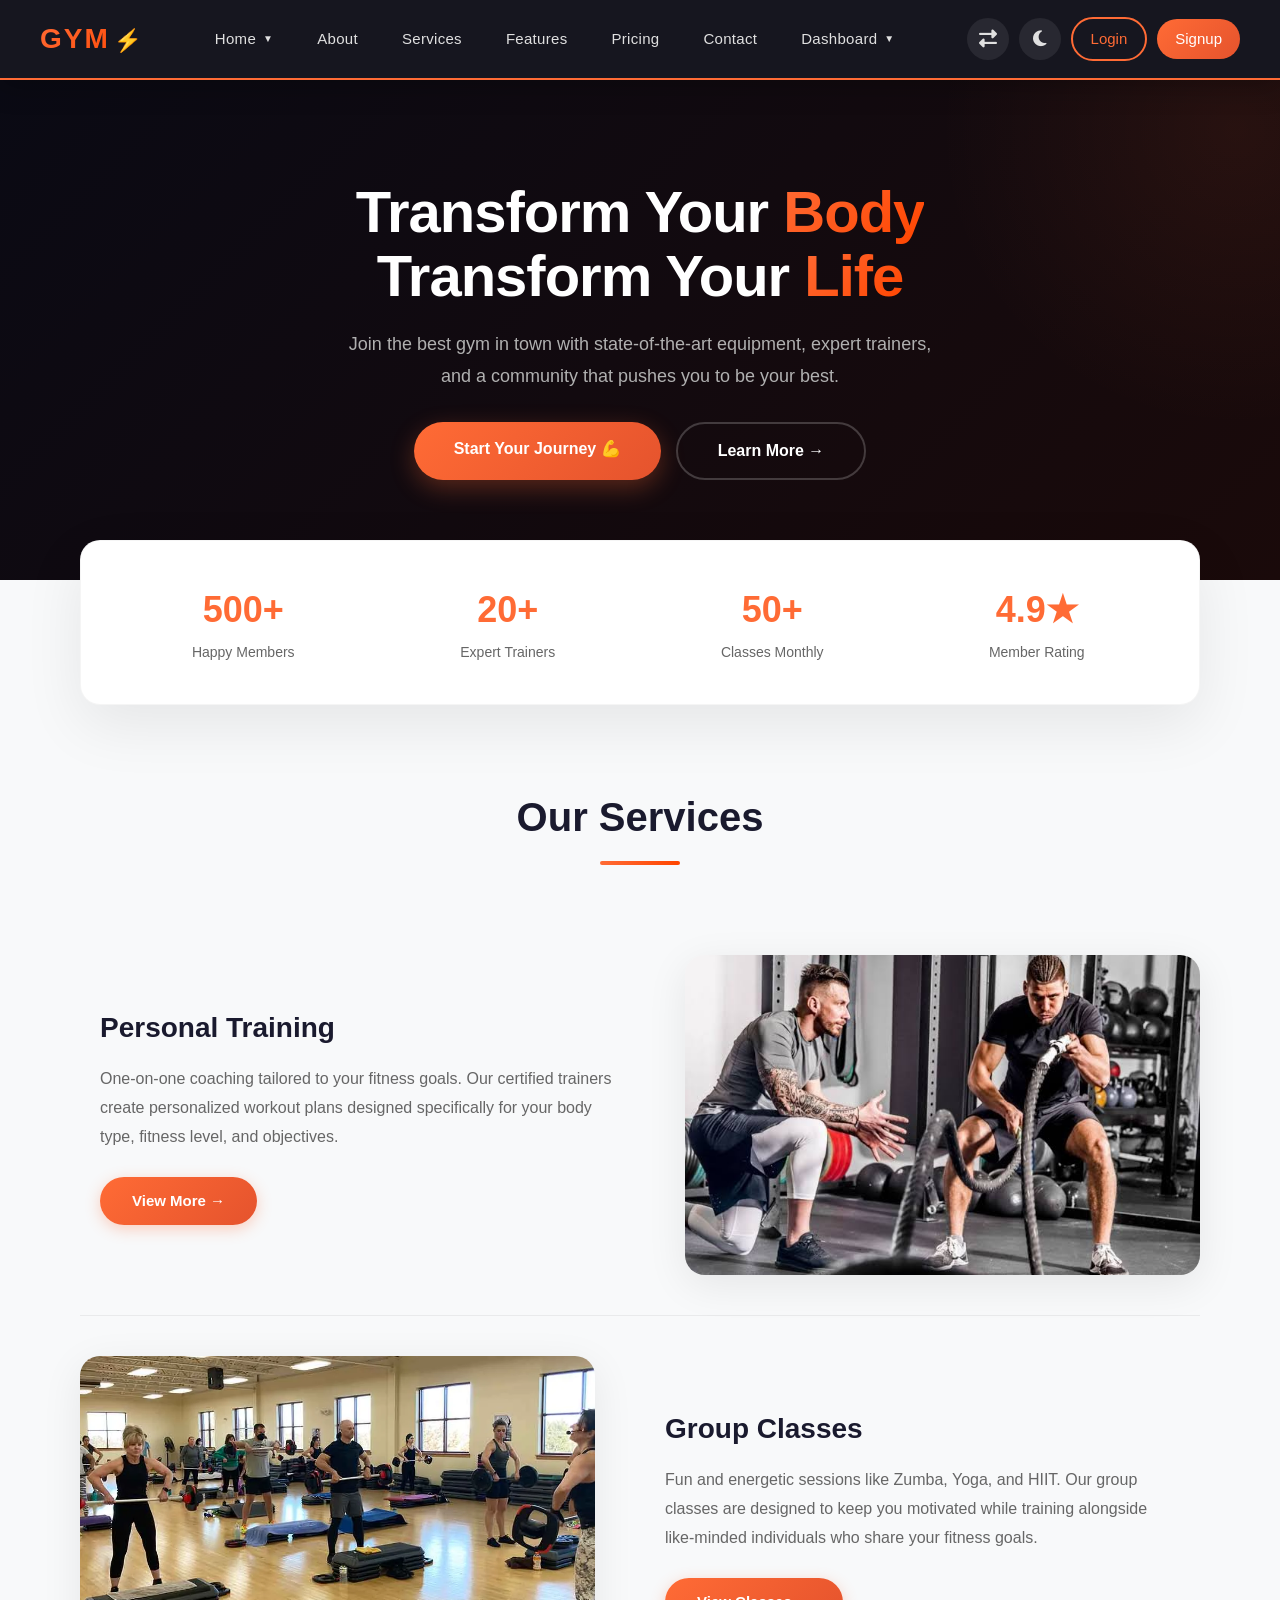
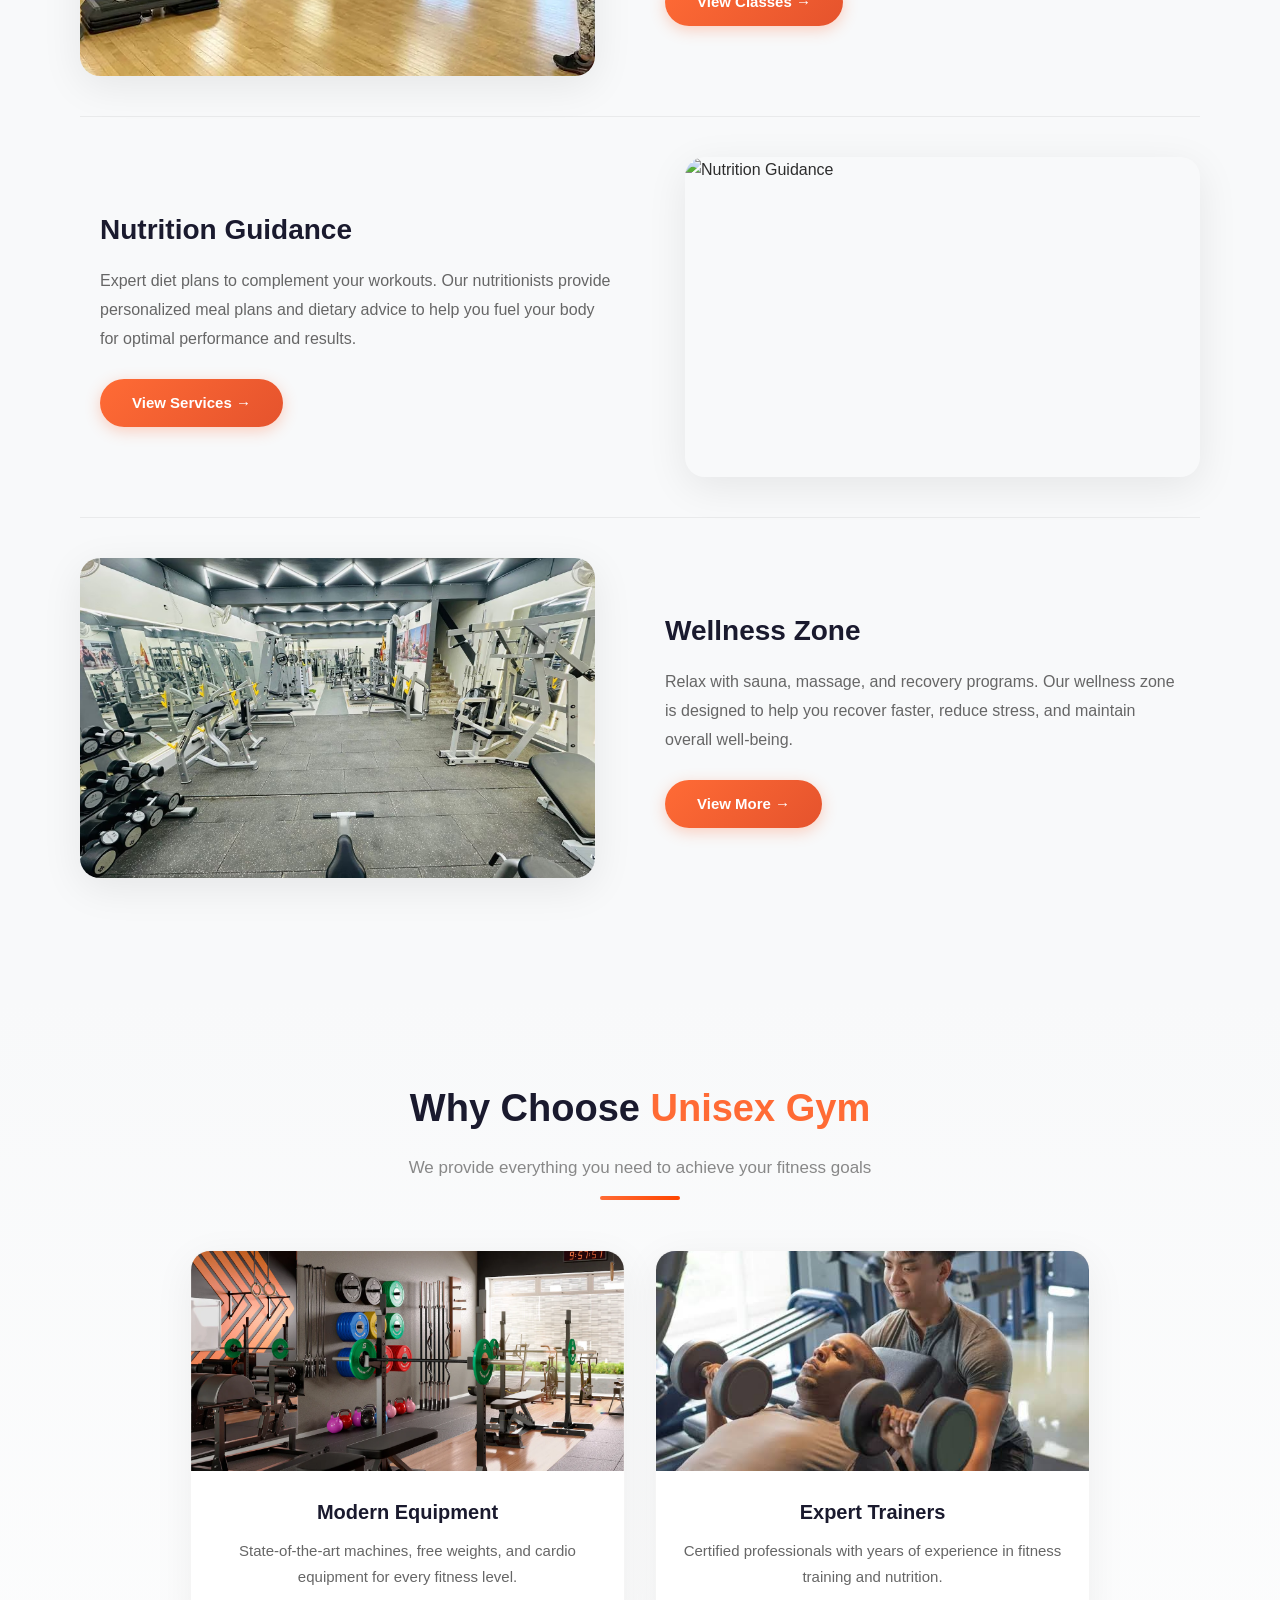
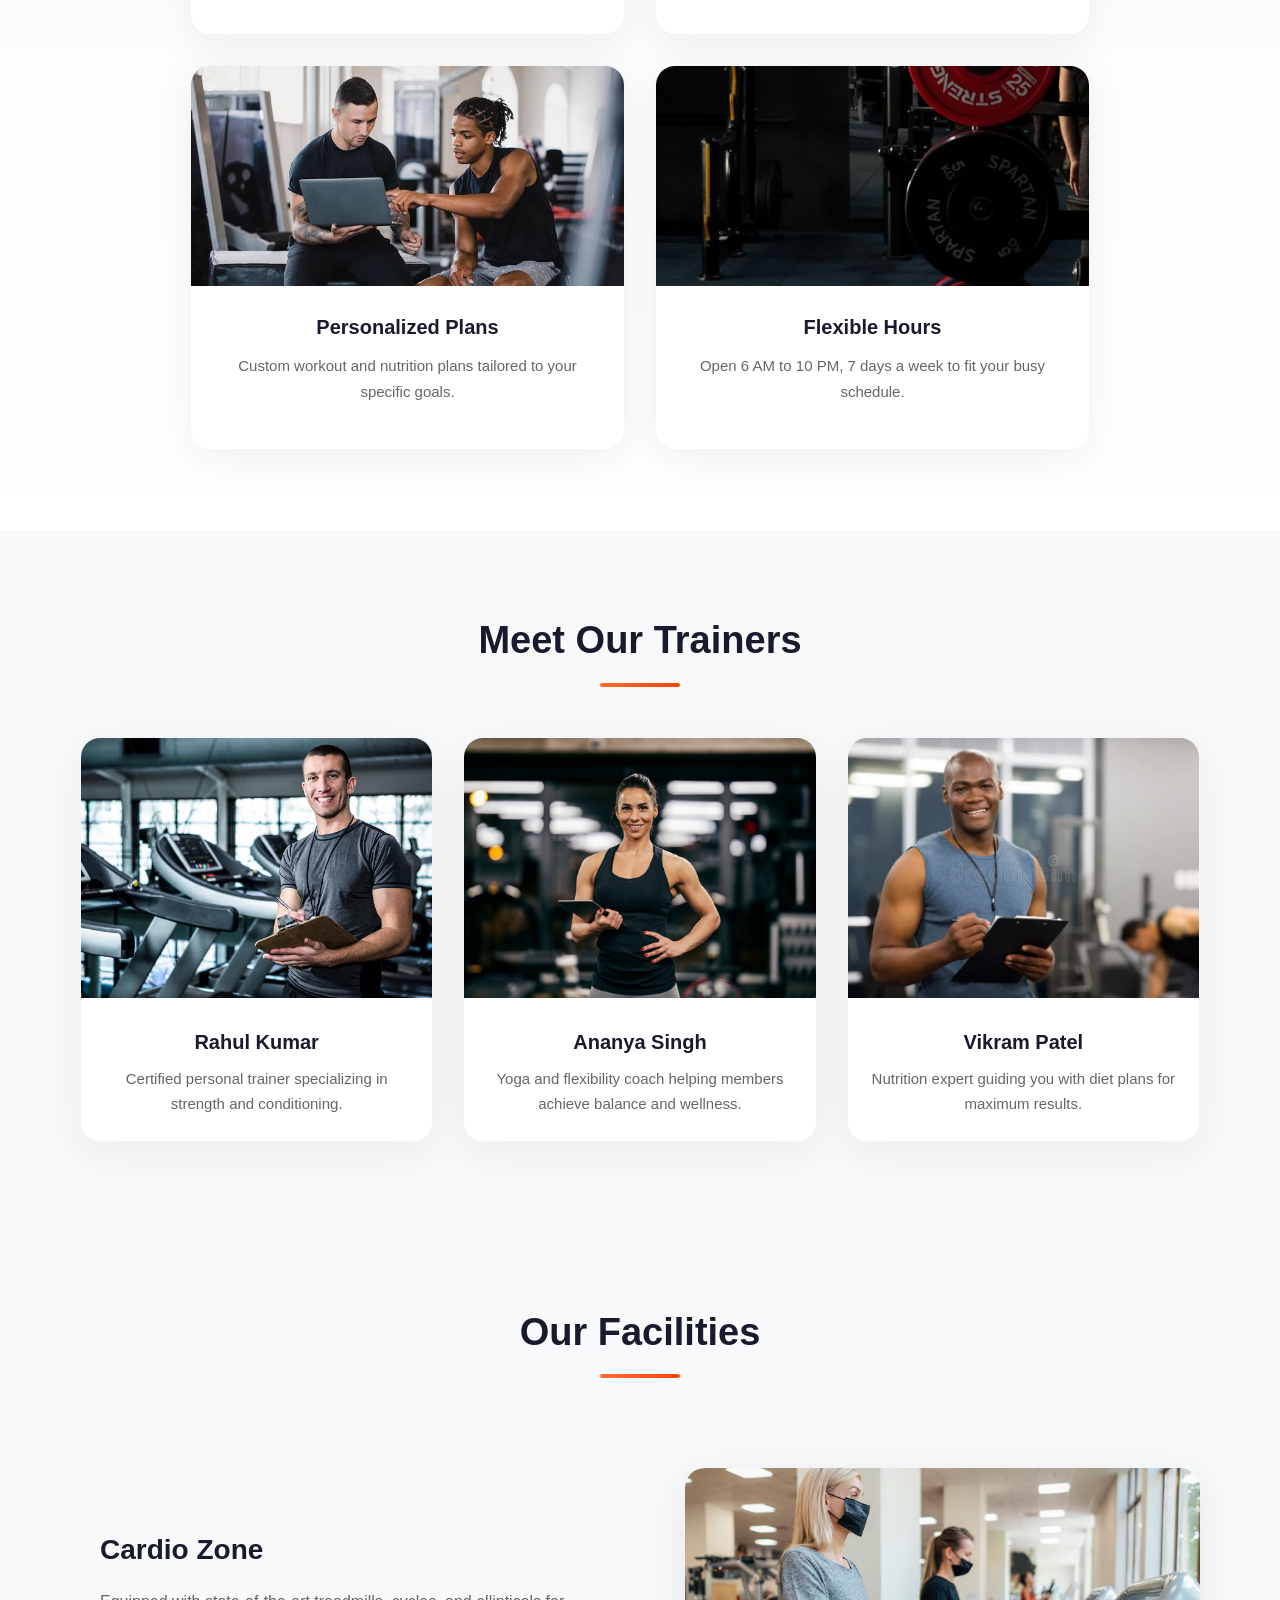
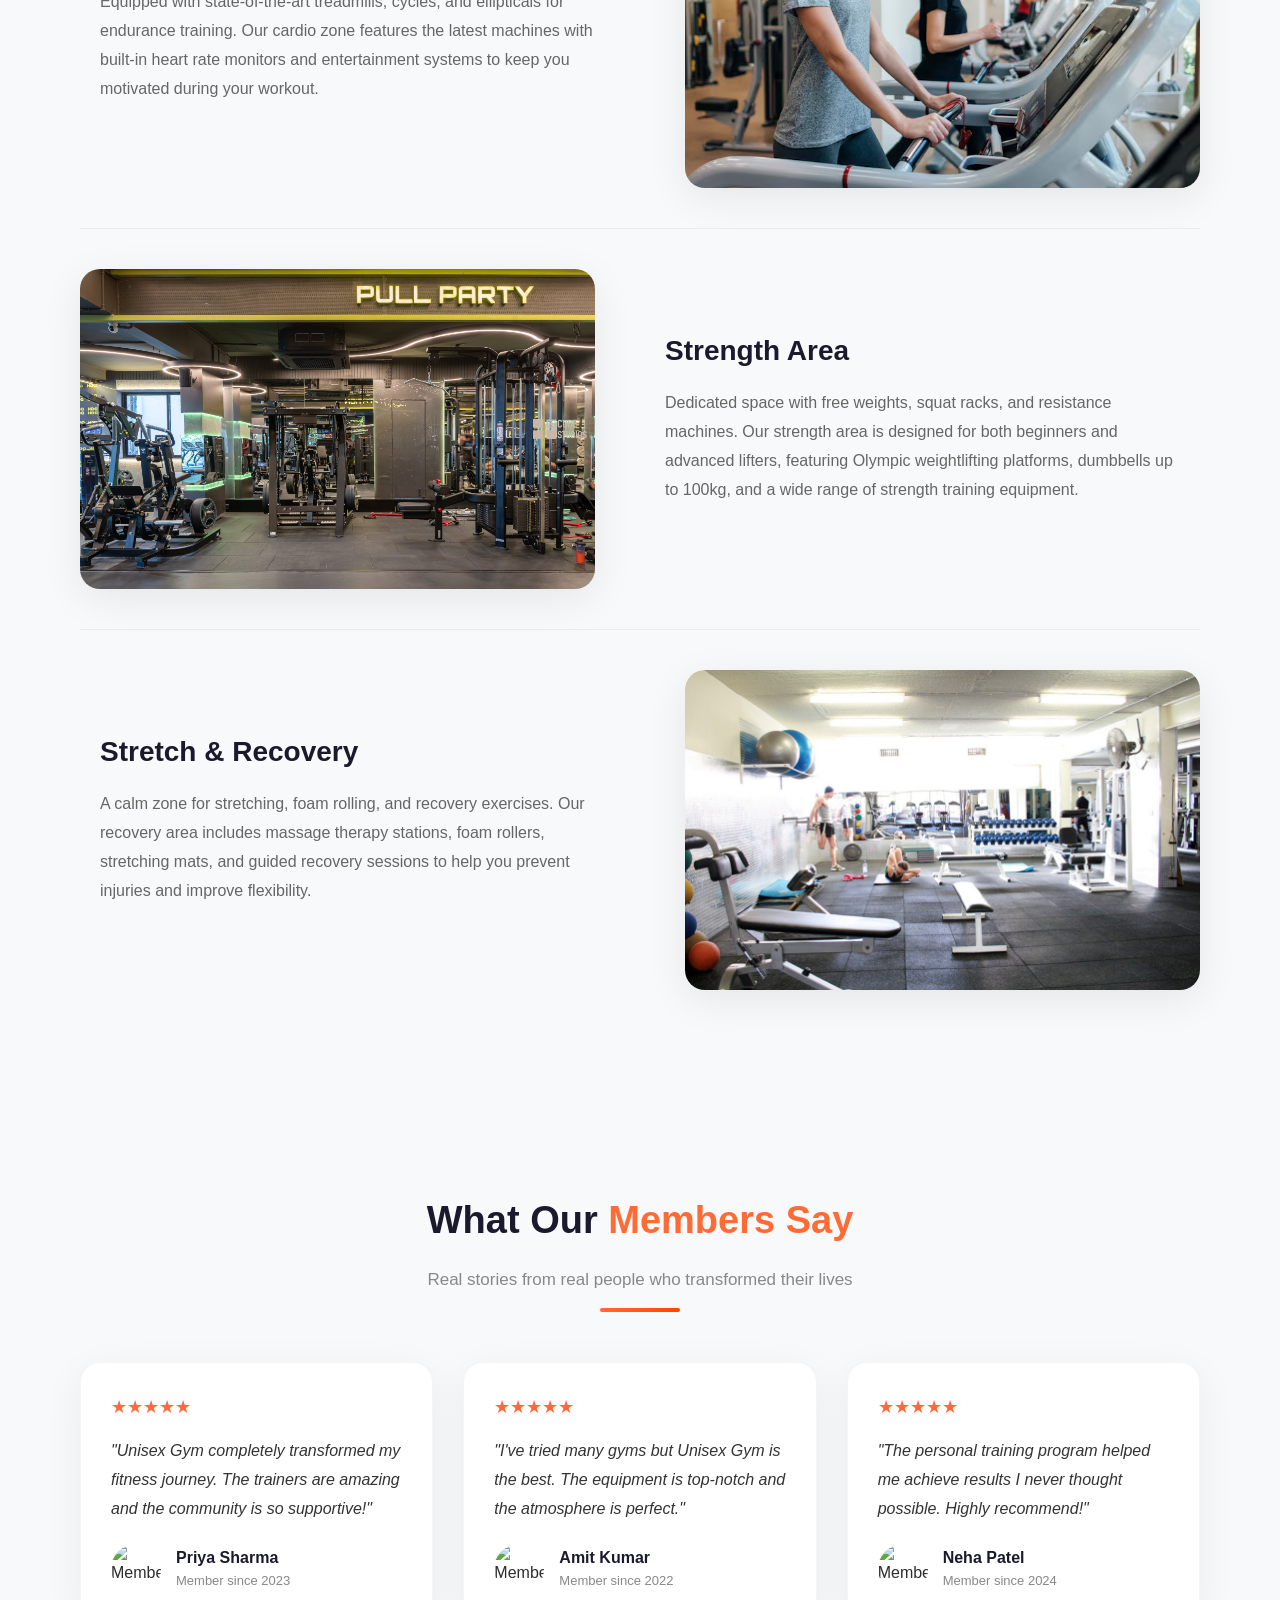
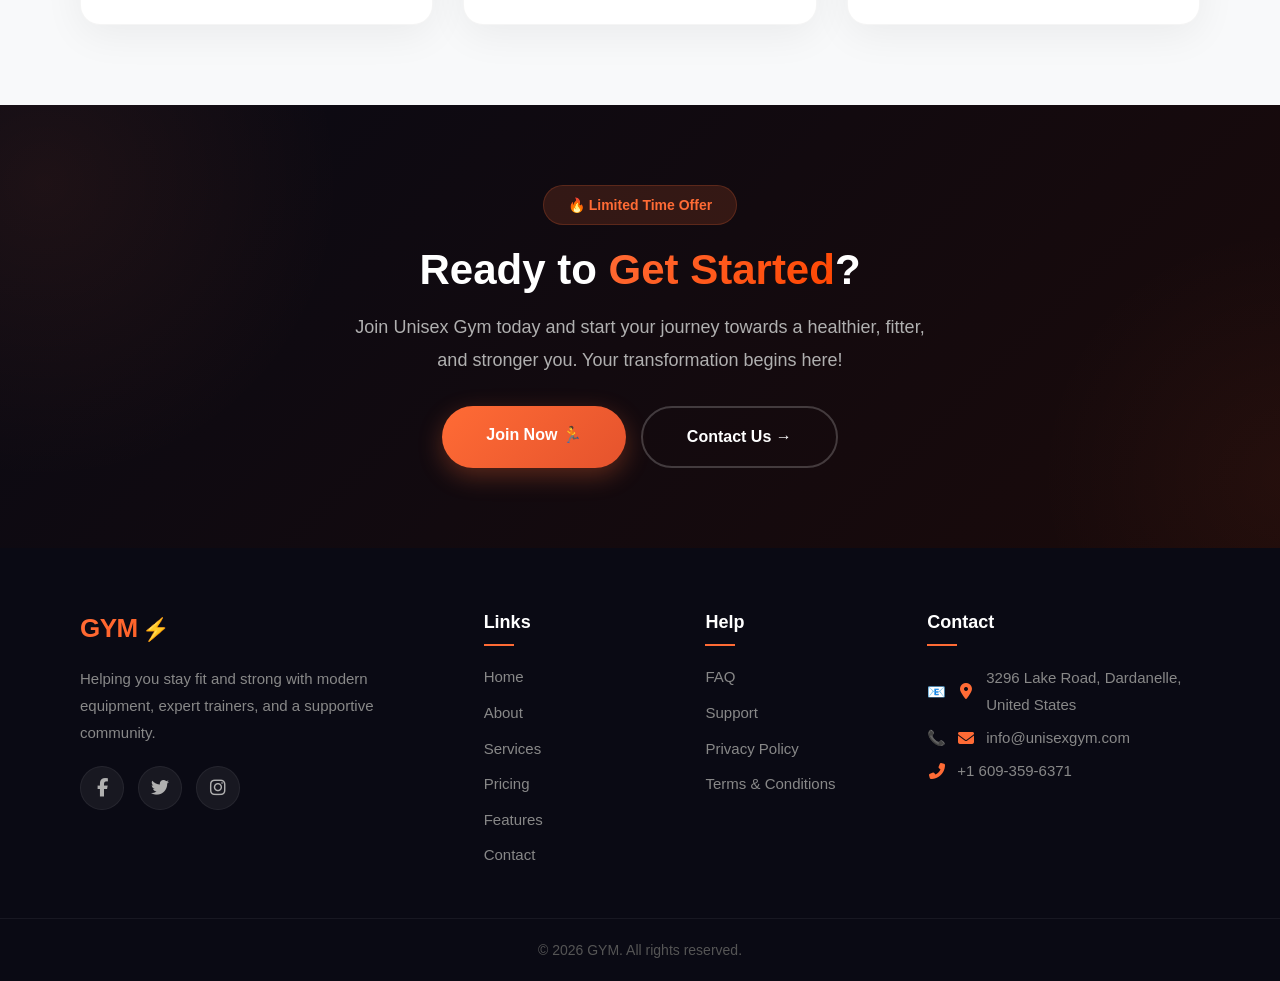
==== index.html @ 775a3898 "1st push" ====
<!DOCTYPE html>
<html lang="en">
<head>
    <meta charset="UTF-8">
    <title>Gym Page</title>
    <link rel="stylesheet" href="https://cdnjs.cloudflare.com/ajax/libs/font-awesome/6.4.0/css/all.min.css">
    
    <style>
        /* ===== RESET & BASE ===== */
    * {
        margin: 0;
        padding: 0;
        box-sizing: border-box;
    }

    body {
        font-family: 'Segoe UI', Tahoma, Geneva, Verdana, sans-serif;
        line-height: 1.6;
        color: #2d2d2d;
        background: #f8f9fa;
        padding-top: 80px;
        transition: all 0.3s ease;
    }

    /* ===== DARK MODE ===== */
    body.dark-mode {
        background: #1a1a2e !important;
        color: #e0e0e0 !important;
    }

    body.dark-mode .hero-home1 {
        background: linear-gradient(135deg, #0a0a14 0%, #1a0a0a 100%) !important;
    }

    body.dark-mode .hero-home1 .hero-content h1 {
        color: #ffffff !important;
    }

    body.dark-mode .hero-home1 .hero-content p {
        color: #cccccc !important;
    }

    body.dark-mode .stats-grid {
        background: #2a2a3e !important;
        border-color: rgba(255, 255, 255, 0.05) !important;
    }

    body.dark-mode .stats-grid .number {
        color: #ff6b35 !important;
    }

    body.dark-mode .stats-grid .label {
        color: #cccccc !important;
    }

    body.dark-mode .services h1 {
        color: #ffffff !important;
    }

    body.dark-mode .service-item {
        background: #2a2a3e !important;
        border-color: rgba(255, 255, 255, 0.05) !important;
    }

    body.dark-mode .service-item h3 {
        color: #ffffff !important;
    }

    body.dark-mode .service-item p {
        color: #cccccc !important;
    }

    body.dark-mode .features-section {
        background: #1a1a2e !important;
    }

    body.dark-mode .section-header h2 {
        color: #ffffff !important;
    }

    body.dark-mode .section-header p {
        color: #cccccc !important;
    }

    body.dark-mode .feature-card {
        background: #2a2a3e !important;
        border-color: rgba(255, 255, 255, 0.05) !important;
    }

    body.dark-mode .feature-card .content h3 {
        color: #ffffff !important;
    }

    body.dark-mode .feature-card .content p {
        color: #cccccc !important;
    }

    body.dark-mode .trainers h2 {
        color: #ffffff !important;
    }

    body.dark-mode .trainer-card {
        background: #2a2a3e !important;
        border-color: rgba(255, 255, 255, 0.05) !important;
    }

    body.dark-mode .trainer-card h3 {
        color: #ffffff !important;
    }

    body.dark-mode .trainer-card p {
        color: #cccccc !important;
    }

    body.dark-mode .facilities {
        background: #1a1a2e !important;
    }

    body.dark-mode .facilities h2 {
        color: #ffffff !important;
    }

    body.dark-mode .facility-item {
        background: #2a2a3e !important;
        border-color: rgba(255, 255, 255, 0.05) !important;
    }

    body.dark-mode .facility-item h3 {
        color: #ffffff !important;
    }

    body.dark-mode .facility-item p {
        color: #cccccc !important;
    }

    body.dark-mode .testimonials-section .section-header h2 {
        color: #ffffff !important;
    }

    body.dark-mode .testimonials-section .section-header p {
        color: #cccccc !important;
    }

    body.dark-mode .testimonial-card {
        background: #2a2a3e !important;
        border-color: rgba(255, 255, 255, 0.05) !important;
    }

    body.dark-mode .testimonial-card blockquote {
        color: #e0e0e0 !important;
    }

    body.dark-mode .testimonial-card .author .content h4 {
        color: #ffffff !important;
    }

    body.dark-mode .testimonial-card .author .content p {
        color: #aaaaaa !important;
    }

    body.dark-mode .cta-home {
        background: linear-gradient(135deg, #0a0a14 0%, #1a0a0a 100%) !important;
    }

    body.dark-mode .cta-home-content h2 {
        color: #ffffff !important;
    }

    body.dark-mode .cta-home-content p {
        color: #cccccc !important;
    }

    body.dark-mode nav {
        background: rgba(10, 10, 20, 0.98) !important;
    }

    body.dark-mode nav .nav-links li a {
        color: #e0e0e0 !important;
    }

    body.dark-mode nav .nav-links li a:hover {
        color: #ff6b35 !important;
    }

    body.dark-mode .dropdown-menu {
        background: rgba(20, 20, 40, 0.98) !important;
    }

    body.dark-mode .dropdown-menu li a {
        color: #e0e0e0 !important;
    }

    body.dark-mode .dropdown-menu li a:hover {
        color: #ff6b35 !important;
    }

    body.dark-mode .icon-btn {
        background: rgba(255, 255, 255, 0.05) !important;
        border-color: rgba(255, 255, 255, 0.08) !important;
        color: #e0e0e0 !important;
    }

    body.dark-mode .icon-btn:hover {
        background: #ff6b35 !important;
        color: #ffffff !important;
    }

    /* ===== RTL MODE ===== */
    html.rtl-mode {
        direction: rtl;
    }

    html.rtl-mode body {
        direction: rtl;
    }

    

    html.rtl-mode .icon-group {
        flex-direction: row-reverse;
    }

    html.rtl-mode nav .logo::after {
        margin-left: 0;
        margin-right: 4px;
    }

    html.rtl-mode .hero-home1 .hero-content h1,
    html.rtl-mode .hero-home1 .hero-content p {
        direction: rtl;
        text-align: right;
    }

    html.rtl-mode .hero-home1 .hero-buttons {
        flex-direction: row-reverse;
        justify-content: center;
    }

    html.rtl-mode .stats-grid {
        direction: rtl;
    }

    html.rtl-mode .stat-item {
        direction: rtl;
    }

    html.rtl-mode .services h1 {
        direction: rtl;
    }

    html.rtl-mode .service-item {
        direction: rtl;
    }

    html.rtl-mode .service-item .service-content {
        direction: rtl;
        text-align: right;
    }

    html.rtl-mode .service-item .service-content h3,
    html.rtl-mode .service-item .service-content p {
        direction: rtl;
        text-align: right;
    }

    html.rtl-mode .section-header h2,
    html.rtl-mode .section-header p {
        direction: rtl;
    }

    html.rtl-mode .features-grid {
        direction: rtl;
    }

    html.rtl-mode .feature-card .content {
        direction: rtl;
        text-align: right;
    }

    html.rtl-mode .trainers h2 {
        direction: rtl;
    }

    html.rtl-mode .trainer-grid {
        direction: rtl;
    }

    html.rtl-mode .trainer-card .content {
        direction: rtl;
        text-align: right;
    }

    html.rtl-mode .facilities h2 {
        direction: rtl;
    }

    html.rtl-mode .facility-item {
        direction: rtl;
    }

    html.rtl-mode .facility-item .facility-content {
        direction: rtl;
        text-align: right;
    }

    html.rtl-mode .testimonials-section .section-header h2,
    html.rtl-mode .testimonials-section .section-header p {
        direction: rtl;
    }

    html.rtl-mode .testimonials-grid {
        direction: rtl;
    }

    html.rtl-mode .testimonial-card .author {
        flex-direction: row-reverse;
    }

    html.rtl-mode .testimonial-card .author .content {
        text-align: right;
    }

    html.rtl-mode .testimonial-card blockquote {
        direction: rtl;
        text-align: right;
    }

    html.rtl-mode .cta-home-content h2,
    html.rtl-mode .cta-home-content p {
        direction: rtl;
    }

    html.rtl-mode .footer-container {
        direction: rtl;
    }

    html.rtl-mode .footer-about {
        direction: rtl;
        text-align: right;
    }

    html.rtl-mode .footer-about h3 {
        direction: rtl;
    }

    html.rtl-mode .footer-about p {
        direction: rtl;
        text-align: right;
    }

    html.rtl-mode .social-icons {
        flex-direction: row-reverse;
    }

    html.rtl-mode .footer-links h4::after,
    html.rtl-mode .footer-help h4::after,
    html.rtl-mode .footer-contact h4::after {
        left: auto !important;
        right: 0 !important;
    }

    html.rtl-mode .footer-links ul,
    html.rtl-mode .footer-help ul {
        direction: rtl;
        padding-right: 0;
    }

    html.rtl-mode .footer-links ul li a:hover,
    html.rtl-mode .footer-help ul li a:hover {
        transform: translateX(-4px) !important;
    }

    html.rtl-mode .footer-contact p {
        flex-direction: row-reverse;
    }

    html.rtl-mode .footer-contact p .icon {
        margin-left: 10px;
        margin-right: 0;
    }

    html.rtl-mode .dropdown-menu {
        left: auto !important;
        right: 0 !important;
    }

    html.rtl-mode .dropdown-menu li a .check-mark {
        margin-right: 0;
        margin-left: 10px;
    }

    html.rtl-mode .dropdown-menu li a:hover {
        padding-left: 20px !important;
        padding-right: 25px !important;
    }

    html.rtl-mode .section-header .line {
        margin: 15px auto 0 !important;
    }

    html.rtl-mode .btn-primary,
    html.rtl-mode .btn-secondary {
        direction: rtl;
    }

/* ===== BASE NAVBAR STYLES ===== */
body {
    margin: 0;
    font-family: sans-serif;
    padding-top: 80px;
    background-color: #f8f9fa; /* Default Light Mode Background */
    color: #1a1a24;
    transition: background-color 0.3s ease, color 0.3s ease;
}

nav {
    position: fixed;
    top: 0;
    left: 0;
    width: 100%;
    z-index: 1000;
    background: rgba(255, 255, 255, 0.95); /* Default Light Mode Nav */
    backdrop-filter: blur(12px);
    -webkit-backdrop-filter: blur(12px);
    padding: 0 40px;
    display: flex;
    justify-content: space-between;
    align-items: center;
    height: 80px;
    box-shadow: 0 4px 30px rgba(0, 0, 0, 0.05);
    border-bottom: 2px solid #ff6b35;
    box-sizing: border-box;
    transition: background 0.3s ease, border 0.3s ease, box-shadow 0.3s ease;
}

nav *, nav *::before, nav *::after {
    box-sizing: border-box;
}

nav .logo {
    font-size: 28px;
    font-weight: 800;
    color: #ff6b35;
    letter-spacing: 2px;
    text-transform: uppercase;
    background: linear-gradient(135deg, #ff6b35, #ff4500);
    -webkit-background-clip: text;
    -webkit-text-fill-color: transparent;
    background-clip: text;
    cursor: pointer;
}

nav .logo::after {
    content: "⚡";
    font-size: 22px;
    -webkit-text-fill-color: initial;
    margin-left: 4px;
}

nav .nav-links {
    list-style: none;
    display: flex;
    gap: 8px;
    align-items: center;
    margin: 0;
    padding: 0;
}

nav .nav-links li {
    position: relative;
}

nav .nav-links li a {
    color: #4a4a5a;
    text-decoration: none;
    font-size: 15px;
    font-weight: 500;
    padding: 8px 18px;
    border-radius: 25px;
    transition: all 0.3s ease;
    letter-spacing: 0.3px;
    display: flex;
    align-items: center;
    gap: 5px;
}

nav .nav-links li a::after {
    content: '';
    position: absolute;
    bottom: 4px;
    left: 50%;
    transform: translateX(-50%);
    width: 0;
    height: 2px;
    background: #ff6b35;
    transition: width 0.3s ease;
}

nav .nav-links li a:hover::after,
nav .nav-links li a.active::after {
    width: 70%;
}

nav .nav-links li a:hover,
nav .nav-links li a.active {
    color: #ff6b35;
    background: rgba(255, 107, 53, 0.08);
}

nav .nav-links li a .dropdown-icon {
    font-size: 10px;
    transition: transform 0.3s ease;
}

/* ===== DROPDOWN FOR DESKTOP ===== */
.dropdown-menu {
    position: absolute;
    top: 100%;
    left: 0;
    background: #ffffff;
    min-width: 200px;
    border-radius: 12px;
    padding: 8px 0;
    box-shadow: 0 20px 60px rgba(0, 0, 0, 0.1);
    border: 1px solid rgba(0, 0, 0, 0.05);
    opacity: 0;
    visibility: hidden;
    transform: translateY(-10px);
    transition: all 0.3s ease;
    z-index: 1000;
    list-style: none;
}

.dropdown-menu.show {
    opacity: 1;
    visibility: visible;
    transform: translateY(0);
}

.dropdown-menu li a {
    display: block !important;
    padding: 10px 20px !important;
    font-size: 14px !important;
    border-radius: 0 !important;
}

.dropdown-menu li a:hover {
    padding-left: 25px !important;
}

.dropdown-menu li a::after { display: none !important; }

.dropdown-menu li a .check-mark {
    margin-right: 10px;
    color: #ff6b35;
    opacity: 0;
}

.dropdown-menu li a.active .check-mark { opacity: 1; }

/* UTILITY BUTTON GROUPS */
.icon-group {
    display: flex;
    gap: 10px;
    align-items: center;
}

.icon-btn {
    background: rgba(0, 0, 0, 0.05);
    border: 1px solid rgba(0, 0, 0, 0.08);
    color: #4a4a5a;
    width: 42px;
    height: 42px;
    border-radius: 50%;
    font-size: 18px;
    cursor: pointer;
    display: flex;
    align-items: center;
    justify-content: center;
    transition: all 0.3s ease;
}

.icon-btn:hover {
    background: #ff6b35;
    color: #fff;
    transform: scale(1.05);
}

.nav-link-btn {
    color: #4a4a5a;
    text-decoration: none;
    font-size: 15px;
    font-weight: 500;
    padding: 8px 18px;
    border-radius: 25px;
    transition: all 0.3s ease;
}

.nav-link-btn.login-btn { color: #ff6b35; border: 2px solid #ff6b35; }
.nav-link-btn.login-btn:hover { background: #ff6b35; color: #fff; }
.nav-link-btn.signup-btn { background: linear-gradient(135deg, #ff6b35, #e5532d); color: #fff; }
.nav-link-btn.signup-btn:hover { transform: translateY(-2px); box-shadow: 0 8px 25px rgba(255, 107, 53, 0.3); }

.hamburger {
    display: none;
    flex-direction: column;
    gap: 5px;
    cursor: pointer;
    padding: 8px 10px;
    background: rgba(0, 0, 0, 0.05);
    border: 1px solid rgba(0, 0, 0, 0.08);
    border-radius: 8px;
}

.hamburger span {
    display: block;
    width: 26px;
    height: 3px;
    background: #4a4a5a;
    border-radius: 3px;
    transition: all 0.3s ease;
}

/* HAMBURGER CROSS ANIMATION */
.hamburger.active span:nth-child(1) { transform: rotate(45deg) translate(5px, 6px); }
.hamburger.active span:nth-child(2) { opacity: 0; }
.hamburger.active span:nth-child(3) { transform: rotate(-45deg) translate(5px, -6px); }

.mobile-only { display: none; }

/* ===================================================
   ===== IPAD AIR & TABLET RESPONSIVE STYLES =====
   =================================================== */
@media screen and (max-width: 1024px) {
    nav { padding: 0 24px; }
    nav .icon-group { display: none; }
    .hamburger { display: flex; z-index: 1001; }

    /* Drawer Box Setup */
    nav .nav-links {
        position: fixed;
        top: 0;
        right: -100%; 
        width: 320px; 
        height: 100vh;
        background: #ffffff;
        border-left: 2px solid #ff6b35;
        flex-direction: column;
        align-items: flex-start;
        justify-content: flex-start;
        padding: 100px 24px 40px 24px;
        gap: 12px;
        transition: right 0.4s cubic-bezier(0.16, 1, 0.3, 1), left 0.4s cubic-bezier(0.16, 1, 0.3, 1), background 0.3s ease;
        overflow-y: auto;
        box-shadow: -10px 0 30px rgba(0,0,0,0.05);
    }

    nav .nav-links.active { right: 0; }
    nav .nav-links li { width: 100%; }
    nav .nav-links li a { justify-content: space-between; width: 100%; padding: 12px 16px; color: #4a4a5a; }
    nav .nav-links li a::after { display: none; }

    /* Mobile Menu Accordion */
    .dropdown-menu {
        position: static;
        opacity: 1;
        visibility: visible;
        transform: none;
        max-height: 0;
        overflow: hidden;
        padding: 0;
        background: rgba(0, 0, 0, 0.02);
        border: none;
        margin-top: 0;
        transition: max-height 0.3s ease-out;
        box-shadow: none;
    }

    .dropdown-menu.show { max-height: 200px; margin-top: 4px; }
    .dropdown-trigger.show .dropdown-icon { transform: rotate(180deg); }
    .mobile-only { display: flex !important; }

    .mobile-auth {
        margin-top: 20px;
        border-top: 1px solid rgba(0, 0, 0, 0.08);
        padding-top: 24px;
        gap: 12px;
    }
    .mobile-auth .nav-link-btn { flex: 1; text-align: center; display: inline-block; }
    .mobile-actions { margin-top: 8px; gap: 12px; }
    .mobile-actions .icon-btn { border-radius: 20px; width: auto; padding: 0 20px; flex: 1; font-size: 14px; gap: 8px; }
}

/* ===================================================
   ============== DARK MODE SELECTION =================
   =================================================== */
body.dark-mode {
    background-color: #05050a;
    color: #e0e0e0;
}
body.dark-mode nav {
    background: rgba(10, 10, 20, 0.95);
    box-shadow: 0 4px 30px rgba(0, 0, 0, 0.3);
}
body.dark-mode nav .nav-links li a {
    color: #e0e0e0;
}
body.dark-mode .dropdown-menu {
    background: #0a0a14;
    border-color: rgba(255, 255, 255, 0.06);
    box-shadow: 0 20px 60px rgba(0, 0, 0, 0.4);
}
body.dark-mode .dropdown-menu li a {
    color: #e0e0e0;
}
body.dark-mode .icon-btn {
    background: rgba(255, 255, 255, 0.08);
    border-color: rgba(255, 255, 255, 0.12);
    color: #e0e0e0;
}
body.dark-mode .hamburger {
    background: rgba(255, 255, 255, 0.08);
    border-color: rgba(255, 255, 255, 0.12);
}
body.dark-mode .hamburger span {
    background: #e0e0e0;
}
@media screen and (max-width: 1024px) {
    body.dark-mode nav .nav-links {
        background: #0a0a14;
        box-shadow: -10px 0 30px rgba(0,0,0,0.5);
    }
    body.dark-mode nav .nav-links li a {
        color: #e0e0e0;
    }
    body.dark-mode .dropdown-menu {
        background: rgba(255, 255, 255, 0.03);
    }
    body.dark-mode .mobile-auth {
        border-top-color: rgba(255, 255, 255, 0.1);
    }
}

/* ===================================================
   ============== RTL MODE SELECTION ==================
   =================================================== */
html.rtl-mode {
    direction: rtl;
}
@media screen and (max-width: 1024px) {
    html.rtl-mode nav .nav-links {
        left: -100%;
        right: auto;
        border-left: none;
        border-right: 2px solid #ff6b35;
        box-shadow: 10px 0 30px rgba(0,0,0,0.4);
    }
    html.rtl-mode nav .nav-links.active {
        left: 0;
        right: auto;
    }
}

    /* ===== BUTTONS ===== */
    .btn-primary {
        display: inline-block;
        background: linear-gradient(135deg, #ff6b35, #e5532d);
        color: #fff;
        padding: 14px 40px;
        border-radius: 50px;
        text-decoration: none;
        font-weight: 600;
        font-size: 16px;
        transition: all 0.3s ease;
        box-shadow: 0 8px 25px rgba(255, 107, 53, 0.3);
        border: none;
        cursor: pointer;
    }

    .btn-primary:hover {
        transform: translateY(-3px);
        box-shadow: 0 12px 35px rgba(255, 107, 53, 0.4);
    }

    .btn-secondary {
        display: inline-block;
        background: transparent;
        color: #fff;
        padding: 14px 40px;
        border-radius: 50px;
        text-decoration: none;
        font-weight: 600;
        font-size: 16px;
        transition: all 0.3s ease;
        border: 2px solid rgba(255, 255, 255, 0.2);
        cursor: pointer;
    }

    .btn-secondary:hover {
        background: rgba(255, 255, 255, 0.05);
        border-color: #ff6b35;
        transform: translateY(-3px);
    }

    /* ===== HOME 1 HERO ===== */
    .hero-home1 {
        background: linear-gradient(135deg, #0a0a14 0%, #1a0a0a 100%);
        padding: 100px 40px;
        text-align: center;
        position: relative;
        overflow: hidden;
        min-height: 500px;
        display: flex;
        align-items: center;
        justify-content: center;
        transition: all 0.3s ease;
    }

    .hero-home1::before {
        content: '';
        position: absolute;
        top: -50%;
        right: -20%;
        width: 600px;
        height: 600px;
        background: radial-gradient(circle, rgba(255, 107, 53, 0.08) 0%, transparent 70%);
        border-radius: 50%;
    }

    .hero-home1 .hero-content {
        max-width: 800px;
        position: relative;
        z-index: 1;
    }

    .hero-home1 .hero-content h1 {
        font-size: 58px;
        font-weight: 800;
        color: #fff;
        margin-bottom: 20px;
        letter-spacing: -1px;
        line-height: 1.1;
    }

    .hero-home1 .hero-content h1 .highlight {
        background: linear-gradient(135deg, #ff6b35, #ff4500);
        -webkit-background-clip: text;
        -webkit-text-fill-color: transparent;
        background-clip: text;
    }

    .hero-home1 .hero-content p {
        color: #b0b0b0;
        font-size: 18px;
        max-width: 600px;
        margin: 0 auto 30px;
        line-height: 1.8;
    }

    .hero-home1 .hero-buttons {
        display: flex;
        gap: 15px;
        justify-content: center;
        flex-wrap: wrap;
    }

    /* ===== STATS ===== */
    .stats-section {
        max-width: 1200px;
        margin: -40px auto 0;
        padding: 0 40px;
        position: relative;
        z-index: 2;
    }

    .stats-grid {
        display: grid;
        grid-template-columns: repeat(4, 1fr);
        gap: 20px;
        background: #fff;
        border-radius: 20px;
        padding: 40px;
        box-shadow: 0 20px 60px rgba(0, 0, 0, 0.08);
        border: 1px solid rgba(0, 0, 0, 0.04);
        transition: all 0.3s ease;
    }

    .stat-item {
        text-align: center;
    }

    .stat-item .number {
        font-size: 36px;
        font-weight: 800;
        color: #ff6b35;
        display: block;
    }

    .stat-item .label {
        color: #666;
        font-size: 14px;
        font-weight: 500;
        margin-top: 4px;
    }

    /* ===== SERVICES ===== */
    .services {
        padding: 80px 40px;
        max-width: 1200px;
        margin: 0 auto;
    }

    .services h1 {
        text-align: center;
        font-size: 40px;
        font-weight: 800;
        margin-bottom: 50px;
        color: #1a1a2e;
        position: relative;
        transition: all 0.3s ease;
    }

    .services h1::after {
        content: '';
        display: block;
        width: 80px;
        height: 4px;
        background: linear-gradient(90deg, #ff6b35, #ff4500);
        margin: 12px auto 0;
        border-radius: 2px;
    }

    .service-item {
        display: flex;
        align-items: center;
        gap: 50px;
        padding: 40px 0;
        border-bottom: 1px solid rgba(0, 0, 0, 0.06);
        transition: all 0.3s ease;
    }

    .service-item:last-child {
        border-bottom: none;
    }

    .service-item .service-image {
        flex: 1;
        border-radius: 20px;
        overflow: hidden;
        box-shadow: 0 10px 40px rgba(0, 0, 0, 0.08);
        transition: all 0.4s ease;
    }

    .service-item .service-image img {
        width: 100%;
        height: 320px;
        object-fit: cover;
        display: block;
        transition: transform 0.5s ease;
    }

    .service-item:hover .service-image img {
        transform: scale(1.03);
    }

    .service-item .service-content {
        flex: 1;
        padding: 20px;
    }

    .service-item .service-content h3 {
        font-size: 28px;
        color: #1a1a2e;
        margin-bottom: 15px;
        font-weight: 700;
        transition: all 0.3s ease;
    }

    .service-item .service-content p {
        color: #666;
        font-size: 16px;
        line-height: 1.8;
        margin-bottom: 25px;
        transition: all 0.3s ease;
    }

    .service-item .service-content .btn-service {
        display: inline-block;
        background: linear-gradient(135deg, #ff6b35, #e5532d);
        color: #fff;
        padding: 12px 32px;
        border-radius: 50px;
        text-decoration: none;
        font-weight: 600;
        font-size: 15px;
        transition: all 0.3s ease;
        box-shadow: 0 4px 15px rgba(255, 107, 53, 0.3);
        border: none;
        cursor: pointer;
    }

    .service-item .service-content .btn-service:hover {
        transform: translateY(-3px);
        box-shadow: 0 8px 25px rgba(255, 107, 53, 0.4);
    }

    .service-item.reverse {
        flex-direction: row-reverse;
    }

    /* ===== FEATURES ===== */
    .features-section {
        padding: 80px 40px;
        background: linear-gradient(180deg, #f8f9fa 0%, #fff 100%);
        transition: all 0.3s ease;
    }

    .section-header {
        text-align: center;
        margin-bottom: 50px;
    }

    .section-header h2 {
        font-size: 38px;
        color: #1a1a2e;
        font-weight: 800;
        margin-bottom: 15px;
        transition: all 0.3s ease;
    }

    .section-header h2 span {
        color: #ff6b35;
    }

    .section-header p {
        color: #888;
        font-size: 17px;
        max-width: 600px;
        margin: 0 auto;
        transition: all 0.3s ease;
    }

    .section-header .line {
        width: 80px;
        height: 4px;
        background: linear-gradient(90deg, #ff6b35, #ff4500);
        margin: 15px auto 0;
        border-radius: 2px;
    }

    .features-grid {
        max-width: 900px;
        margin: 0 auto;
        display: grid;
        grid-template-columns: repeat(2, 1fr);
        gap: 30px;
    }

    .feature-card {
        background: #fff;
        border-radius: 20px;
        overflow: hidden;
        box-shadow: 0 10px 40px rgba(0, 0, 0, 0.06);
        border: 1px solid rgba(0, 0, 0, 0.04);
        transition: all 0.4s ease;
        display: flex;
        flex-direction: column;
    }

    .feature-card:hover {
        transform: translateY(-10px);
        box-shadow: 0 20px 60px rgba(255, 107, 53, 0.12);
        border-color: rgba(255, 107, 53, 0.15);
    }

    .feature-card .feature-image {
        width: 100%;
        height: 220px;
        overflow: hidden;
    }

    .feature-card .feature-image img {
        width: 100%;
        height: 100%;
        object-fit: cover;
        transition: transform 0.5s ease;
    }

    .feature-card:hover .feature-image img {
        transform: scale(1.05);
    }

    .feature-card .content {
        padding: 25px 25px 30px;
        text-align: center;
        flex: 1;
        display: flex;
        flex-direction: column;
    }

    .feature-card .content h3 {
        font-size: 20px;
        color: #1a1a2e;
        margin-bottom: 10px;
        font-weight: 700;
        transition: all 0.3s ease;
    }

    .feature-card .content p {
        color: #666;
        font-size: 15px;
        line-height: 1.7;
        margin-bottom: 15px;
        transition: all 0.3s ease;
        flex: 1;
    }

    /* ===== TRAINERS ===== */
    .trainers {
        padding: 80px 40px;
        max-width: 1200px;
        margin: 0 auto;
    }

    .trainers h2 {
        text-align: center;
        font-size: 38px;
        font-weight: 800;
        color: #1a1a2e;
        margin-bottom: 50px;
        position: relative;
        transition: all 0.3s ease;
    }

    .trainers h2::after {
        content: '';
        display: block;
        width: 80px;
        height: 4px;
        background: linear-gradient(90deg, #ff6b35, #ff4500);
        margin: 12px auto 0;
        border-radius: 2px;
    }

    .trainer-grid {
        display: grid;
        grid-template-columns: repeat(auto-fit, minmax(280px, 1fr));
        gap: 30px;
    }

    .trainer-card {
        background: #fff;
        border-radius: 20px;
        overflow: hidden;
        box-shadow: 0 10px 40px rgba(0, 0, 0, 0.06);
        transition: all 0.4s ease;
        border: 1px solid rgba(0, 0, 0, 0.04);
        text-align: center;
    }

    .trainer-card:hover {
        transform: translateY(-8px);
        box-shadow: 0 20px 60px rgba(0, 0, 0, 0.08);
    }

    .trainer-card img {
        width: 100%;
        height: 260px;
        object-fit: cover;
    }

    .trainer-card .content {
        padding: 20px 20px 24px;
    }

    .trainer-card h3 {
        font-size: 20px;
        color: #1a1a2e;
        margin-bottom: 8px;
        transition: all 0.3s ease;
    }

    .trainer-card p {
        color: #666;
        font-size: 15px;
        line-height: 1.7;
        transition: all 0.3s ease;
    }

    /* ===== FACILITIES ===== */
    .facilities {
        padding: 80px 40px;
        max-width: 1200px;
        margin: 0 auto;
        transition: all 0.3s ease;
    }

    .facilities h2 {
        text-align: center;
        font-size: 38px;
        font-weight: 800;
        color: #1a1a2e;
        margin-bottom: 50px;
        position: relative;
        transition: all 0.3s ease;
    }

    .facilities h2::after {
        content: '';
        display: block;
        width: 80px;
        height: 4px;
        background: linear-gradient(90deg, #ff6b35, #ff4500);
        margin: 12px auto 0;
        border-radius: 2px;
    }

    .facility-item {
        display: flex;
        align-items: center;
        gap: 50px;
        padding: 40px 0;
        border-bottom: 1px solid rgba(0, 0, 0, 0.06);
        transition: all 0.3s ease;
    }

    .facility-item:last-child {
        border-bottom: none;
    }

    .facility-item .facility-image {
        flex: 1;
        border-radius: 20px;
        overflow: hidden;
        box-shadow: 0 10px 40px rgba(0, 0, 0, 0.08);
        transition: all 0.4s ease;
    }

    .facility-item .facility-image img {
        width: 100%;
        height: 320px;
        object-fit: cover;
        display: block;
        transition: transform 0.5s ease;
    }

    .facility-item:hover .facility-image img {
        transform: scale(1.03);
    }

    .facility-item .facility-content {
        flex: 1;
        padding: 20px;
    }

    .facility-item .facility-content h3 {
        font-size: 28px;
        color: #1a1a2e;
        margin-bottom: 15px;
        font-weight: 700;
        transition: all 0.3s ease;
    }

    .facility-item .facility-content p {
        color: #666;
        font-size: 16px;
        line-height: 1.8;
        margin-bottom: 25px;
        transition: all 0.3s ease;
    }

    .facility-item.reverse {
        flex-direction: row-reverse;
    }

    /* ===== TESTIMONIALS ===== */
    .testimonials-section {
        padding: 80px 40px;
        max-width: 1200px;
        margin: 0 auto;
    }

    .testimonials-grid {
        display: grid;
        grid-template-columns: repeat(auto-fit, minmax(300px, 1fr));
        gap: 30px;
    }

    .testimonial-card {
        background: #fff;
        padding: 30px;
        border-radius: 20px;
        box-shadow: 0 10px 40px rgba(0, 0, 0, 0.06);
        border: 1px solid rgba(0, 0, 0, 0.04);
        transition: all 0.4s ease;
    }

    .testimonial-card:hover {
        transform: translateY(-5px);
        box-shadow: 0 15px 50px rgba(255, 107, 53, 0.08);
    }

    .testimonial-card .stars {
        color: #ff6b35;
        font-size: 18px;
        margin-bottom: 15px;
    }

    .testimonial-card blockquote {
        color: #333;
        font-size: 16px;
        line-height: 1.8;
        margin-bottom: 20px;
        font-style: italic;
        transition: all 0.3s ease;
    }

    .testimonial-card .author {
        display: flex;
        align-items: center;
        gap: 15px;
    }

    .testimonial-card .author img {
        width: 50px;
        height: 50px;
        border-radius: 50%;
        object-fit: cover;
    }

    .testimonial-card .author .content h4 {
        color: #1a1a2e;
        font-size: 16px;
        transition: all 0.3s ease;
    }

    .testimonial-card .author .content p {
        color: #888;
        font-size: 13px;
        transition: all 0.3s ease;
    }

    /* ===== CTA SECTION ===== */
    .cta-home {
        background: linear-gradient(135deg, #0a0a14 0%, #1a0a0a 100%);
        padding: 80px 40px;
        text-align: center;
        position: relative;
        overflow: hidden;
    }

    .cta-home::before {
        content: '';
        position: absolute;
        top: -50%;
        left: -20%;
        width: 600px;
        height: 600px;
        background: radial-gradient(circle, rgba(255, 107, 53, 0.08) 0%, transparent 70%);
        border-radius: 50%;
        animation: ctaFloat 15s ease-in-out infinite;
    }

    .cta-home::after {
        content: '';
        position: absolute;
        bottom: -40%;
        right: -20%;
        width: 500px;
        height: 500px;
        background: radial-gradient(circle, rgba(255, 107, 53, 0.05) 0%, transparent 70%);
        border-radius: 50%;
        animation: ctaFloat 20s ease-in-out infinite reverse;
    }

    @keyframes ctaFloat {
        0% { transform: translate(0, 0) scale(1); }
        50% { transform: translate(30px, -30px) scale(1.1); }
        100% { transform: translate(0, 0) scale(1); }
    }

    .cta-home-content {
        max-width: 800px;
        margin: 0 auto;
        position: relative;
        z-index: 1;
    }

    .cta-home-content .cta-badge {
        display: inline-block;
        background: rgba(255, 107, 53, 0.15);
        color: #ff6b35;
        padding: 8px 24px;
        border-radius: 50px;
        font-size: 14px;
        font-weight: 600;
        margin-bottom: 20px;
        border: 1px solid rgba(255, 107, 53, 0.2);
        animation: pulse 2s infinite;
    }

    @keyframes pulse {
        0% { transform: scale(1); }
        50% { transform: scale(1.05); }
        100% { transform: scale(1); }
    }

    .cta-home-content h2 {
        font-size: 42px;
        font-weight: 800;
        color: #fff;
        margin-bottom: 16px;
        line-height: 1.2;
    }

    .cta-home-content h2 span {
        background: linear-gradient(135deg, #ff6b35, #ff4500);
        -webkit-background-clip: text;
        -webkit-text-fill-color: transparent;
        background-clip: text;
    }

    .cta-home-content p {
        color: #b0b0b0;
        font-size: 18px;
        line-height: 1.8;
        max-width: 600px;
        margin: 0 auto 30px;
    }

    .cta-home-content .cta-buttons {
        display: flex;
        gap: 15px;
        justify-content: center;
        flex-wrap: wrap;
    }

    .cta-home-content .cta-btn-primary {
        display: inline-block;
        background: linear-gradient(135deg, #ff6b35, #e5532d);
        color: #fff;
        padding: 16px 44px;
        border-radius: 50px;
        text-decoration: none;
        font-weight: 600;
        font-size: 16px;
        transition: all 0.3s ease;
        box-shadow: 0 8px 25px rgba(255, 107, 53, 0.3);
        border: none;
        cursor: pointer;
    }

    .cta-home-content .cta-btn-primary:hover {
        transform: translateY(-3px);
        box-shadow: 0 12px 35px rgba(255, 107, 53, 0.4);
    }

    .cta-home-content .cta-btn-secondary {
        display: inline-block;
        background: transparent;
        color: #fff;
        padding: 16px 44px;
        border-radius: 50px;
        text-decoration: none;
        font-weight: 600;
        font-size: 16px;
        transition: all 0.3s ease;
        border: 2px solid rgba(255, 255, 255, 0.2);
        cursor: pointer;
    }

    .cta-home-content .cta-btn-secondary:hover {
        background: rgba(255, 255, 255, 0.05);
        border-color: #ff6b35;
        transform: translateY(-3px);
    }

    /* ===== FOOTER ===== */
    footer {
        background: #0a0a14;
        color: #b0b0b0;
        margin-top: 0;
    }

    .footer-container {
        max-width: 1200px;
        margin: 0 auto;
        padding: 60px 40px 40px;
        display: grid;
        grid-template-columns: 2fr 1fr 1fr 1.5fr;
        gap: 40px;
    }

    .footer-about h3 {
        font-size: 28px;
        font-weight: 800;
        color: #ff6b35;
        letter-spacing: 2px;
        text-transform: uppercase;
        background: linear-gradient(135deg, #ff6b35, #ff4500);
        -webkit-background-clip: text;
        -webkit-text-fill-color: transparent;
        background-clip: text;
        margin-bottom: 16px;
        cursor: pointer;
    }

    .footer-about h3::after {
        content: "⚡";
        font-size: 22px;
        -webkit-text-fill-color: initial;
        margin-left: 4px;
        color: #ff6b35;
    }

    .footer-about p {
        font-size: 15px;
        line-height: 1.8;
        margin-bottom: 20px;
        color: #888;
    }

    .social-icons {
        display: flex;
        gap: 14px;
    }

    .social-icons a {
        display: inline-flex;
        align-items: center;
        justify-content: center;
        width: 44px;
        height: 44px;
        background: rgba(255, 255, 255, 0.06);
        border-radius: 50%;
        color: #b0b0b0;
        text-decoration: none;
        transition: all 0.3s ease;
        font-size: 18px;
        border: 1px solid rgba(255, 255, 255, 0.06);
    }

    .social-icons a:hover {
        background: #ff6b35;
        color: #fff;
        transform: translateY(-3px);
        border-color: #ff6b35;
        box-shadow: 0 8px 25px rgba(255, 107, 53, 0.25);
    }

    .footer-links h4,
    .footer-help h4,
    .footer-contact h4 {
        color: #fff;
        font-size: 18px;
        font-weight: 600;
        margin-bottom: 18px;
        position: relative;
        padding-bottom: 10px;
    }

    .footer-links h4::after,
    .footer-help h4::after,
    .footer-contact h4::after {
        content: '';
        position: absolute;
        bottom: 0;
        left: 0;
        width: 30px;
        height: 2px;
        background: #ff6b35;
    }

    .footer-links ul,
    .footer-help ul {
        list-style: none;
    }

    .footer-links ul li,
    .footer-help ul li {
        margin-bottom: 10px;
    }

    .footer-links ul li a,
    .footer-help ul li a {
        color: #888;
        text-decoration: none;
        font-size: 15px;
        transition: all 0.3s ease;
        display: inline-block;
    }

    .footer-links ul li a:hover,
    .footer-help ul li a:hover {
        color: #ff6b35;
        transform: translateX(4px);
    }

    .footer-contact p {
        font-size: 15px;
        line-height: 1.8;
        color: #888;
        margin-bottom: 8px;
        display: flex;
        align-items: center;
        gap: 10px;
    }

    .footer-contact p .icon {
        color: #ff6b35;
        font-size: 16px;
        min-width: 20px;
        display: inline-flex;
        align-items: center;
        justify-content: center;
    }

    .footer-bottom {
        border-top: 1px solid rgba(255, 255, 255, 0.06);
        padding: 20px 40px;
        text-align: center;
        font-size: 14px;
        color: #555;
    }

    .footer-bottom p {
        max-width: 1200px;
        margin: 0 auto;
    }

    /* ======================================================
       RESPONSIVE DESIGN
    ====================================================== */

    /* ===== MOBILE (up to 768px) ===== */
    @media (max-width: 768px) {
        body {
            padding-top: 70px;
        }

        nav {
            padding: 0 15px;
            height: 70px;
        }

        nav .logo {
            font-size: 22px;
        }

        nav .nav-links {
            display: none;
            flex-direction: column;
            background: rgba(10, 10, 20, 0.98);
            position: absolute;
            top: 70px;
            left: 0;
            width: 100%;
            padding: 20px;
            gap: 4px;
            border-bottom: 2px solid #ff6b35;
            z-index: 999;
        }

        nav .nav-links.active {
            display: flex;
        }

        nav .nav-links li a {
            padding: 12px 20px;
            width: 100%;
            text-align: center;
            border-radius: 8px;
        }

        .dropdown-menu {
            position: static;
            background: transparent;
            box-shadow: none;
            border: none;
            padding: 0 0 0 20px;
            opacity: 1;
            visibility: visible;
            transform: none;
            display: none;
        }

        .dropdown-menu.show {
            display: block;
        }

        .hamburger {
            display: flex;
        }

        .nav-link-btn.login-btn,
        .nav-link-btn.signup-btn {
            display: none;
        }

        .icon-group .icon-btn#dark-light,
        .icon-group .icon-btn#slide-toggle {
            display: none;
        }

        .icon-group {
            gap: 6px;
        }

        .icon-btn {
            width: 36px;
            height: 36px;
            font-size: 15px;
        }

        /* Mobile auth links inside dropdown */
        .nav-links .mobile-auth {
            display: flex !important;
            flex-direction: column;
            gap: 8px;
            padding: 10px 0;
            border-top: 1px solid rgba(255, 255, 255, 0.1);
            margin-top: 5px;
        }

        .nav-links .mobile-auth a {
            display: block;
            text-align: center;
            padding: 10px 20px;
            border-radius: 8px;
            text-decoration: none;
            font-weight: 600;
        }

        .nav-links .mobile-auth .mobile-login {
            color: #ff6b35;
            border: 2px solid #ff6b35;
        }

        .nav-links .mobile-auth .mobile-signup {
            background: linear-gradient(135deg, #ff6b35, #e5532d);
            color: #fff;
        }

        .nav-links .mobile-dark-mode {
            display: flex !important;
            justify-content: center;
            padding: 10px 0;
            border-top: 1px solid rgba(255, 255, 255, 0.1);
            margin-top: 5px;
        }

        .nav-links .mobile-dark-mode button {
            background: rgba(255, 255, 255, 0.08);
            border: 1px solid rgba(255, 255, 255, 0.12);
            color: #e0e0e0;
            padding: 10px 20px;
            border-radius: 8px;
            cursor: pointer;
            font-size: 14px;
            font-weight: 600;
            display: flex;
            align-items: center;
            gap: 10px;
            width: 100%;
            justify-content: center;
            background: transparent;
        }

        .nav-links .mobile-rtl-toggle {
            display: flex !important;
            justify-content: center;
            padding: 10px 0;
            border-top: 1px solid rgba(255, 255, 255, 0.1);
            margin-top: 5px;
        }

        .nav-links .mobile-rtl-toggle button {
            background: rgba(255, 255, 255, 0.08);
            border: 1px solid rgba(255, 255, 255, 0.12);
            color: #e0e0e0;
            padding: 10px 20px;
            border-radius: 8px;
            cursor: pointer;
            font-size: 14px;
            font-weight: 600;
            display: flex;
            align-items: center;
            gap: 10px;
            width: 100%;
            justify-content: center;
            background: transparent;
        }

        /* Hero */
        .hero-home1 {
            padding: 50px 20px;
            min-height: 350px;
        }

        .hero-home1 .hero-content h1 {
            font-size: 32px;
        }

        .hero-home1 .hero-content p {
            font-size: 15px;
        }

        .hero-home1 .hero-buttons {
            flex-direction: column;
            align-items: center;
        }

        .btn-primary,
        .btn-secondary {
            padding: 12px 30px;
            font-size: 14px;
            width: 100%;
            max-width: 280px;
        }

        /* Stats */
        .stats-section {
            padding: 0 15px;
            margin-top: -25px;
        }

        .stats-grid {
            padding: 20px;
            gap: 15px;
            grid-template-columns: repeat(2, 1fr);
        }

        .stat-item .number {
            font-size: 26px;
        }

        /* Services */
        .services {
            padding: 40px 15px;
        }

        .services h1 {
            font-size: 28px;
        }

        .service-item {
            flex-direction: column;
            gap: 20px;
            padding: 25px 0;
            text-align: center;
        }

        .service-item.reverse {
            flex-direction: column;
        }

        .service-item .service-image img {
            height: 180px;
        }

        .service-item .service-content {
            padding: 10px;
            text-align: center;
        }

        .service-item .service-content h3 {
            font-size: 22px;
        }

        .service-item .service-content .btn-service {
            padding: 10px 25px;
            font-size: 13px;
        }

        /* Features */
        .features-section {
            padding: 40px 15px;
        }

        .section-header h2 {
            font-size: 28px;
        }

        .features-grid {
            grid-template-columns: 1fr;
            gap: 20px;
            max-width: 350px;
            margin: 0 auto;
        }

        .feature-card .feature-image {
            height: 170px;
        }

        /* Trainers */
        .trainers {
            padding: 40px 15px;
        }

        .trainers h2 {
            font-size: 28px;
        }

        .trainer-grid {
            grid-template-columns: 1fr;
            max-width: 320px;
            margin: 0 auto;
        }

        .trainer-card img {
            height: 220px;
        }

        /* Facilities */
        .facilities {
            padding: 40px 15px;
        }

        .facilities h2 {
            font-size: 28px;
        }

        .facility-item {
            flex-direction: column;
            gap: 20px;
            padding: 25px 0;
            text-align: center;
        }

        .facility-item.reverse {
            flex-direction: column;
        }

        .facility-item .facility-image img {
            height: 180px;
        }

        .facility-item .facility-content {
            padding: 10px;
            text-align: center;
        }

        .facility-item .facility-content h3 {
            font-size: 22px;
        }

        /* Testimonials */
        .testimonials-section {
            padding: 40px 15px;
        }

        .testimonials-grid {
            grid-template-columns: 1fr;
            gap: 20px;
            max-width: 350px;
            margin: 0 auto;
        }

        /* CTA */
        .cta-home {
            padding: 40px 15px;
        }

        .cta-home-content h2 {
            font-size: 28px;
        }

        .cta-home-content p {
            font-size: 15px;
        }

        .cta-home-content .cta-btn-primary,
        .cta-home-content .cta-btn-secondary {
            padding: 12px 30px;
            font-size: 14px;
            width: 100%;
            max-width: 280px;
        }

        .cta-home-content .cta-buttons {
            flex-direction: column;
            align-items: center;
        }

        /* Footer */
        .footer-container {
            padding: 40px 15px 25px;
            grid-template-columns: 1fr;
            gap: 25px;
        }
    }

    /* ===== SMALL MOBILE (up to 480px) ===== */
    @media (max-width: 480px) {
        nav .logo {
            font-size: 18px;
        }

        nav .logo::after {
            font-size: 16px;
        }

        .icon-btn {
            width: 30px;
            height: 30px;
            font-size: 12px;
        }

        .hamburger {
            padding: 5px 7px;
        }

        .hamburger span {
            width: 20px;
            height: 2.5px;
        }

        .hero-home1 .hero-content h1 {
            font-size: 26px;
        }

        .hero-home1 .hero-content p {
            font-size: 14px;
        }

        .stats-grid {
            grid-template-columns: 1fr 1fr;
            padding: 15px;
            gap: 12px;
        }

        .stat-item .number {
            font-size: 22px;
        }

        .services h1 {
            font-size: 24px;
        }

        .service-item .service-image img {
            height: 160px;
        }

        .service-item .service-content h3 {
            font-size: 20px;
        }

        .section-header h2 {
            font-size: 24px;
        }

        .feature-card .feature-image {
            height: 150px;
        }

        .trainers h2 {
            font-size: 24px;
        }

        .trainer-card img {
            height: 200px;
        }

        .facilities h2 {
            font-size: 24px;
        }

        .facility-item .facility-image img {
            height: 160px;
        }

        .cta-home-content h2 {
            font-size: 24px;
        }

        .cta-home-content .cta-btn-primary,
        .cta-home-content .cta-btn-secondary {
            padding: 10px 25px;
            font-size: 13px;
            max-width: 250px;
        }
    }

    /* ===== TABLET (iPad Air) - 769px to 1024px ===== */
    @media (min-width: 769px) and (max-width: 1024px) {
        nav {
            padding: 0 20px;
        }

        nav .logo {
            font-size: 24px;
        }

        nav .nav-links li a {
            font-size: 13px;
            padding: 6px 12px;
        }

        .nav-link-btn {
            font-size: 13px;
            padding: 6px 14px;
        }

        .icon-btn {
            width: 36px;
            height: 36px;
            font-size: 15px;
        }

        .hero-home1 {
            padding: 70px 30px;
            min-height: 400px;
        }

        .hero-home1 .hero-content h1 {
            font-size: 42px;
        }

        .hero-home1 .hero-content p {
            font-size: 16px;
        }

        .btn-primary,
        .btn-secondary {
            padding: 12px 30px;
            font-size: 14px;
        }

        .stats-grid {
            padding: 30px;
            gap: 15px;
        }

        .stat-item .number {
            font-size: 30px;
        }

        .services {
            padding: 60px 20px;
        }

        .services h1 {
            font-size: 34px;
        }

        .service-item {
            gap: 30px;
            padding: 30px 0;
        }

        .service-item .service-image img {
            height: 220px;
        }

        .service-item .service-content h3 {
            font-size: 24px;
        }

        .features-section {
            padding: 60px 20px;
        }

        .section-header h2 {
            font-size: 34px;
        }

        .features-grid {
            gap: 20px;
        }

        .feature-card .feature-image {
            height: 180px;
        }

        .trainers {
            padding: 60px 20px;
        }

        .trainers h2 {
            font-size: 34px;
        }

        .trainer-card img {
            height: 200px;
        }

        .facilities {
            padding: 60px 20px;
        }

        .facilities h2 {
            font-size: 34px;
        }

        .facility-item {
            gap: 30px;
            padding: 30px 0;
        }

        .facility-item .facility-image img {
            height: 220px;
        }

        .testimonials-section {
            padding: 60px 20px;
        }

        .cta-home {
            padding: 60px 20px;
        }

        .cta-home-content h2 {
            font-size: 36px;
        }

        .footer-container {
            padding: 50px 20px 30px;
            grid-template-columns: 1fr 1fr;
            gap: 30px;
        }
    }

    /* ===== TABLET PORTRAIT - 768px to 820px ===== */
    @media (min-width: 768px) and (max-width: 820px) {
        .stats-grid {
            grid-template-columns: repeat(2, 1fr);
        }

        .trainer-grid {
            grid-template-columns: repeat(2, 1fr);
        }

        .testimonials-grid {
            grid-template-columns: 1fr;
            max-width: 500px;
            margin: 0 auto;
        }

        .features-grid {
            grid-template-columns: 1fr;
            max-width: 400px;
            margin: 0 auto;
        }

        .service-item {
            flex-direction: column;
            text-align: center;
        }

        .service-item.reverse {
            flex-direction: column;
        }

        .service-item .service-content {
            text-align: center;
        }

        .facility-item {
            flex-direction: column;
            text-align: center;
        }

        .facility-item.reverse {
            flex-direction: column;
        }

        .facility-item .facility-content {
            text-align: center;
        }
    }
    </style>
</head>
<body>
<!DOCTYPE html>
<html lang="en">
<head>
  <meta charset="UTF-8">
  <meta name="viewport" content="width=device-width, initial-scale=1.0">
  <title>Gym Navbar</title>
  <!-- FontAwesome for Icons -->
  <link rel="stylesheet" href="https://cdnjs.cloudflare.com/ajax/libs/font-awesome/6.4.0/css/all.min.css">
  <!-- Link your CSS file -->
  <link rel="stylesheet" href="style.css">
</head>
<body>

  <!-- ===== NAVBAR ===== -->
  <nav>
    <div class="logo">GYM</div>

    <!-- Main Navigation Links & Side Drawer -->
    <ul class="nav-links" id="navLinks">
      <li class="dropdown-parent">
        <a href="#" class="dropdown-trigger" id="homeLink">
          Home <span class="dropdown-icon">▼</span>
        </a>
        <ul class="dropdown-menu" id="homeDropdown">
          <li><a href="index.html" id="home1Option"><span class="check-mark">✓</span> Home 1</a></li>
          <li><a href="home2.html" id="home2Option"><span class="check-mark">✓</span> Home 2</a></li>
        </ul>
      </li>
      <li><a href="about.html">About</a></li>
      <li><a href="services.html">Services</a></li>
      <li><a href="features.html">Features</a></li>
      <li><a href="pricing.html">Pricing</a></li>
      <li><a href="contact.html">Contact</a></li>
      <li class="dropdown-parent">
        <a href="#" class="dropdown-trigger" id="dashboardLink">
          Dashboard <span class="dropdown-icon">▼</span>
        </a>
        <ul class="dropdown-menu" id="dashboardDropdown">
          <li><a href="dashboard.html" id="adminPanelOption"><span class="check-mark">✓</span> Admin Panel</a></li>
          <li><a href="users.html" id="userPanelOption"><span class="check-mark">✓</span> User Panel</a></li>
        </ul>
      </li>

      <!-- Tablet / Mobile Specific Drawer Items -->
      <li class="mobile-only mobile-auth">
        <a href="login.html" class="nav-link-btn login-btn">Login</a>
        <a href="signup.html" class="nav-link-btn signup-btn">Signup</a>
      </li>
      <li class="mobile-only mobile-actions">
        <button id="mobile-slide-toggle" class="icon-btn" title="Toggle RTL/LTR"><i class="fas fa-exchange-alt"></i> RTL</button>
        <button id="mobile-dark-light" class="icon-btn" title="Toggle Dark/Light Mode"><i class="fas fa-moon"></i> Dark</button>
      </li>
    </ul>

    <!-- Desktop Action Group (Hidden on iPad/Mobile view) -->
    <div class="icon-group">
      <button id="slide-toggle" class="icon-btn" title="Toggle RTL/LTR"><i class="fas fa-exchange-alt"></i></button>
      <button id="dark-light" class="icon-btn" title="Toggle Dark/Light Mode"><i class="fas fa-moon"></i></button>
      <a href="login.html" class="nav-link-btn login-btn">Login</a>
      <a href="signup.html" class="nav-link-btn signup-btn">Signup</a>
    </div>

    <!-- Hamburger Icon (Visible on iPad/Mobile view) -->
    <button class="hamburger" id="hamburger" aria-label="Toggle menu">
      <span></span>
      <span></span>
      <span></span>
    </button>
  </nav>

<!-- ===== HOME 1 HERO ===== -->
<section id="heroHome1" class="hero-home1">
  <div class="hero-content">
    <h1>Transform Your <span class="highlight">Body</span><br>Transform Your <span class="highlight">Life</span></h1>
    <p>Join the best gym in town with state-of-the-art equipment, expert trainers, and a community that pushes you to be your best.</p>
    <div class="hero-buttons">
      <a href="signup.html" class="btn-primary">Start Your Journey 💪</a>
      <a href="about.html" class="btn-secondary">Learn More →</a>
    </div>
  </div>
</section>

<!-- HOME 1 STATS -->
<section class="stats-section">
  <div class="stats-grid">
    <div class="stat-item">
      <span class="number">500+</span>
      <span class="label">Happy Members</span>
    </div>
    <div class="stat-item">
      <span class="number">20+</span>
      <span class="label">Expert Trainers</span>
    </div>
    <div class="stat-item">
      <span class="number">50+</span>
      <span class="label">Classes Monthly</span>
    </div>
    <div class="stat-item">
      <span class="number">4.9★</span>
      <span class="label">Member Rating</span>
    </div>
  </div>
</section>

<!-- ===== SERVICES ===== -->
<section class="services">
  <h1>Our Services</h1>

  <div class="service-item">
    <div class="service-content">
      <h3>Personal Training</h3>
      <p>One-on-one coaching tailored to your fitness goals. Our certified trainers create personalized workout plans designed specifically for your body type, fitness level, and objectives.</p>
      <a href="services.html" class="btn-service">View More →</a>
    </div>
    <div class="service-image">
      <img src="images/personal training.jpg" alt="Personal Training">
    </div>
  </div>

  <div class="service-item reverse">
    <div class="service-content">
      <h3>Group Classes</h3>
      <p>Fun and energetic sessions like Zumba, Yoga, and HIIT. Our group classes are designed to keep you motivated while training alongside like-minded individuals who share your fitness goals.</p>
      <a href="services.html" class="btn-service">View Classes →</a>
    </div>
    <div class="service-image">
      <img src="images/group fitness.jpg" alt="Group Classes">
    </div>
  </div>

  <div class="service-item">
    <div class="service-content">
      <h3>Nutrition Guidance</h3>
      <p>Expert diet plans to complement your workouts. Our nutritionists provide personalized meal plans and dietary advice to help you fuel your body for optimal performance and results.</p>
      <a href="services.html" class="btn-service">View Services →</a>
    </div>
    <div class="service-image">
      <img src="images/nutrition.jpg" alt="Nutrition Guidance">
    </div>
  </div>

  <div class="service-item reverse">
    <div class="service-content">
      <h3>Wellness Zone</h3>
      <p>Relax with sauna, massage, and recovery programs. Our wellness zone is designed to help you recover faster, reduce stress, and maintain overall well-being.</p>
      <a href="services.html" class="btn-service">View More →</a>
    </div>
    <div class="service-image">
      <img src="images/wellness.jpg" alt="Wellness Zone">
    </div>
  </div>
</section>

<!-- ===== FEATURES ===== -->
<section class="features-section">
  <div class="section-header">
    <h2>Why Choose <span>Unisex Gym</span></h2>
    <p>We provide everything you need to achieve your fitness goals</p>
    <div class="line"></div>
  </div>
  <div class="features-grid">
    <div class="feature-card">
      <div class="feature-image">
        <img src="images/morden equipment.jpg" alt="Modern Equipment">
      </div>
      <div class="content">
        <h3>Modern Equipment</h3>
        <p>State-of-the-art machines, free weights, and cardio equipment for every fitness level.</p>
      </div>
    </div>
    <div class="feature-card">
      <div class="feature-image">
        <img src="images/expert trainers.jpg" alt="Expert Trainers">
      </div>
      <div class="content">
        <h3>Expert Trainers</h3>
        <p>Certified professionals with years of experience in fitness training and nutrition.</p>
      </div>
    </div>
    <div class="feature-card">
      <div class="feature-image">
        <img src="images/personalized plans.jpg" alt="Personalized Plans">
      </div>
      <div class="content">
        <h3>Personalized Plans</h3>
        <p>Custom workout and nutrition plans tailored to your specific goals.</p>
      </div>
    </div>
    <div class="feature-card">
      <div class="feature-image">
        <img src="images/flexible hours.jpg" alt="Flexible Hours">
      </div>
      <div class="content">
        <h3>Flexible Hours</h3>
        <p>Open 6 AM to 10 PM, 7 days a week to fit your busy schedule.</p>
      </div>
    </div>
  </div>
</section>

<!-- HOME 1 TRAINERS -->
<section class="trainers">
  <h2>Meet Our Trainers</h2>
  <div class="trainer-grid">
    <div class="trainer-card">
      <img src="images/trainer1.jpg" alt="Trainer 1">
      <div class="content">
        <h3>Rahul Kumar</h3>
        <p>Certified personal trainer specializing in strength and conditioning.</p>
      </div>
    </div>
    <div class="trainer-card">
      <img src="images/trainer2.jpg" alt="Trainer 2">
      <div class="content">
        <h3>Ananya Singh</h3>
        <p>Yoga and flexibility coach helping members achieve balance and wellness.</p>
      </div>
    </div>
    <div class="trainer-card">
      <img src="images/trainer3.jpg" alt="Trainer 3">
      <div class="content">
        <h3>Vikram Patel</h3>
        <p>Nutrition expert guiding you with diet plans for maximum results.</p>
      </div>
    </div>
  </div>
</section>

<!-- ===== FACILITIES ===== -->
<section class="facilities">
  <h2>Our Facilities</h2>

  <div class="facility-item">
    <div class="facility-content">
      <h3>Cardio Zone</h3>
      <p>Equipped with state-of-the-art treadmills, cycles, and ellipticals for endurance training. Our cardio zone features the latest machines with built-in heart rate monitors and entertainment systems to keep you motivated during your workout.</p>
    </div>
    <div class="facility-image">
      <img src="images/cardio zone.jpg" alt="Cardio Zone">
    </div>
  </div>

  <div class="facility-item reverse">
    <div class="facility-content">
      <h3>Strength Area</h3>
      <p>Dedicated space with free weights, squat racks, and resistance machines. Our strength area is designed for both beginners and advanced lifters, featuring Olympic weightlifting platforms, dumbbells up to 100kg, and a wide range of strength training equipment.</p>
    </div>
    <div class="facility-image">
      <img src="images/strength.jpg" alt="Strength Area">
    </div>
  </div>

  <div class="facility-item">
    <div class="facility-content">
      <h3>Stretch & Recovery</h3>
      <p>A calm zone for stretching, foam rolling, and recovery exercises. Our recovery area includes massage therapy stations, foam rollers, stretching mats, and guided recovery sessions to help you prevent injuries and improve flexibility.</p>
    </div>
    <div class="facility-image">
      <img src="images/stretch.jpg" alt="Stretch & Recovery">
    </div>
  </div>
</section>

<!-- HOME 1 TESTIMONIALS -->
<section class="testimonials-section">
  <div class="section-header">
    <h2>What Our <span>Members Say</span></h2>
    <p>Real stories from real people who transformed their lives</p>
    <div class="line"></div>
  </div>
  <div class="testimonials-grid">
    <div class="testimonial-card">
      <div class="stars">★★★★★</div>
      <blockquote>"Unisex Gym completely transformed my fitness journey. The trainers are amazing and the community is so supportive!"</blockquote>
      <div class="author">
        <img src="images/member1.jpg" alt="Member">
        <div class="content">
          <h4>Priya Sharma</h4>
          <p>Member since 2023</p>
        </div>
      </div>
    </div>
    <div class="testimonial-card">
      <div class="stars">★★★★★</div>
      <blockquote>"I've tried many gyms but Unisex Gym is the best. The equipment is top-notch and the atmosphere is perfect."</blockquote>
      <div class="author">
        <img src="images/member2.jpg" alt="Member">
        <div class="content">
          <h4>Amit Kumar</h4>
          <p>Member since 2022</p>
        </div>
      </div>
    </div>
    <div class="testimonial-card">
      <div class="stars">★★★★★</div>
      <blockquote>"The personal training program helped me achieve results I never thought possible. Highly recommend!"</blockquote>
      <div class="author">
        <img src="images/member3.jpg" alt="Member">
        <div class="content">
          <h4>Neha Patel</h4>
          <p>Member since 2024</p>
        </div>
      </div>
    </div>
  </div>
</section>

<!-- HOME 1 CTA -->
<section class="cta-home">
  <div class="cta-home-content">
    <div class="cta-badge">🔥 Limited Time Offer</div>
    <h2>Ready to <span>Get Started</span>?</h2>
    <p>Join Unisex Gym today and start your journey towards a healthier, fitter, and stronger you. Your transformation begins here!</p>
    <div class="cta-buttons">
      <a href="signup.html" class="cta-btn-primary">Join Now 🏃</a>
      <a href="contact.html" class="cta-btn-secondary">Contact Us →</a>
    </div>
  </div>
</section>

<!-- ===== FOOTER ===== -->
<footer>
  <div class="footer-container">
    <div class="footer-about">
      <a href="index.html" style="text-decoration: none;">
        <h3>GYM</h3>
      </a>
      <p>Helping you stay fit and strong with modern equipment, expert trainers, and a supportive community.</p>
      <div class="social-icons">
        <a href="#"><i class="fab fa-facebook-f"></i></a>
        <a href="#"><i class="fab fa-twitter"></i></a>
        <a href="#"><i class="fab fa-instagram"></i></a>
      </div>
    </div>
    <div class="footer-links">
      <h4>Links</h4>
      <ul>
        <li><a href="index.html">Home</a></li>
        <li><a href="about.html">About</a></li>
        <li><a href="services.html">Services</a></li>
        <li><a href="pricing.html">Pricing</a></li>
        <li><a href="features.html">Features</a></li>
        <li><a href="contact.html">Contact</a></li>
      </ul>
    </div>
    <div class="footer-help">
      <h4>Help</h4>
      <ul>
        <li><a href="#">FAQ</a></li>
        <li><a href="#">Support</a></li>
        <li><a href="#">Privacy Policy</a></li>
        <li><a href="#">Terms & Conditions</a></li>
      </ul>
    </div>
    <div class="footer-contact">
      <h4>Contact</h4>
      <p><span class="icon"><i class="fas fa-map-marker-alt"></i></span> 3296 Lake Road, Dardanelle, United States</p>
      <p><span class="icon"><i class="fas fa-envelope"></i></span> info@unisexgym.com</p>
      <p><span class="icon"><i class="fas fa-phone-alt"></i></span> +1 609-359-6371</p>
    </div>
  </div>
  <div class="footer-bottom">
    <p>© 2026 GYM. All rights reserved.</p>
  </div>
</footer>

<script>
    document.addEventListener("DOMContentLoaded", function () {
    console.log("✅ New Script Loaded Successfully!");

    const hamburger = document.getElementById("hamburger");
    const navLinks = document.getElementById("navLinks");
    const dropdownTriggers = document.querySelectorAll(".dropdown-trigger");
    
    // Mode toggles
    const desktopDark = document.getElementById("dark-light");
    const mobileDark = document.getElementById("mobile-dark-light");
    const desktopRTL = document.getElementById("slide-toggle");
    const mobileRTL = document.getElementById("mobile-slide-toggle");

    // ===== 1. HAMBURGER OPEN/CLOSE =====
    if (hamburger && navLinks) {
        hamburger.addEventListener("click", function (e) {
            e.stopPropagation();
            hamburger.classList.toggle("active");
            navLinks.classList.toggle("active");
        });

        // Close drawer when clicking outside
        document.addEventListener("click", function (e) {
            if (!navLinks.contains(e.target) && !hamburger.contains(e.target)) {
                hamburger.classList.remove("active");
                navLinks.classList.remove("active");
            }
        });
    }

    // ===== 2. DROPDOWN ACCORDIONS =====
    dropdownTriggers.forEach(trigger => {
        trigger.addEventListener("click", function (e) {
            e.preventDefault();
            e.stopPropagation();

            const targetMenu = this.parentElement.querySelector(".dropdown-menu");

            dropdownTriggers.forEach(otherTrigger => {
                if (otherTrigger !== trigger) {
                    otherTrigger.classList.remove("show");
                    const otherMenu = otherTrigger.parentElement.querySelector(".dropdown-menu");
                    if (otherMenu) otherMenu.classList.remove("show");
                }
            });

            this.classList.toggle("show");
            if (targetMenu) targetMenu.classList.toggle("show");
        });
    });

    // ===== 3. DARK MODE SYNC =====
    let isDark = localStorage.getItem("darkMode") === "enabled";
    
    function applyDarkMode(state) {
        if (state) {
            document.body.classList.add("dark-mode");
            if (desktopDark) desktopDark.innerHTML = '<i class="fas fa-sun"></i>';
            if (mobileDark) mobileDark.innerHTML = '<i class="fas fa-sun"></i> Light';
            localStorage.setItem("darkMode", "enabled");
        } else {
            document.body.classList.remove("dark-mode");
            if (desktopDark) desktopDark.innerHTML = '<i class="fas fa-moon"></i>';
            if (mobileDark) mobileDark.innerHTML = '<i class="fas fa-moon"></i> Dark';
            localStorage.setItem("darkMode", "disabled");
        }
    }
    applyDarkMode(isDark);

    [desktopDark, mobileDark].forEach(btn => {
        if (btn) {
            btn.addEventListener("click", function(e) {
                e.stopPropagation();
                isDark = !isDark;
                applyDarkMode(isDark);
            });
        }
    });

    // ===== 4. RTL SYNC =====
    let isRTL = localStorage.getItem("rtlMode") === "enabled";

    function applyRTLMode(state) {
        if (state) {
            document.documentElement.classList.add("rtl-mode");
            if (mobileRTL) mobileRTL.innerHTML = '<i class="fas fa-exchange-alt"></i> LTR';
            localStorage.setItem("rtlMode", "enabled");
        } else {
            document.documentElement.classList.remove("rtl-mode");
            if (mobileRTL) mobileRTL.innerHTML = '<i class="fas fa-exchange-alt"></i> RTL';
            localStorage.setItem("rtlMode", "disabled");
        }
    }
    applyRTLMode(isRTL);

    [desktopRTL, mobileRTL].forEach(btn => {
        if (btn) {
            btn.addEventListener("click", function(e) {
                e.stopPropagation();
                isRTL = !isRTL;
                applyRTLMode(isRTL);
            });
        }
    });
});
</script>

</body>
</html>
---- style.css ----
/* ========================================
   STYLE.CSS - SHARED FOR ALL PAGES
   Copy this entire code into style.css
   ======================================== */

/* ===== RESET & BASE ===== */
* {
    margin: 0;
    padding: 0;
    box-sizing: border-box;
    transition: all 0.3s ease;
}

body {
    font-family: 'Segoe UI', Tahoma, Geneva, Verdana, sans-serif;
    line-height: 1.6;
    color: #2d2d2d;
    background: #f8f9fa;
    padding-top: 80px;
    transition: all 0.3s ease;
}

/* ===== DARK MODE - COMPLETE ===== */
body.dark-mode {
    background: #1a1a2e !important;
    color: #e0e0e0 !important;
}

/* Dark Mode - Cards */
body.dark-mode .service-card,
body.dark-mode .feature-card,
body.dark-mode .trainer-card,
body.dark-mode .facility-card,
body.dark-mode .testimonial-card,
body.dark-mode .stats-grid,
body.dark-mode .pricing-card,
body.dark-mode .faq-item,
body.dark-mode .comparison-table,
body.dark-mode .login-container,
body.dark-mode .signup-container,
body.dark-mode .contact-form,
body.dark-mode .info-card {
    background: #2a2a3e !important;
    border-color: rgba(255, 255, 255, 0.05) !important;
}

body.dark-mode .service-card h3,
body.dark-mode .feature-card h3,
body.dark-mode .trainer-card h3,
body.dark-mode .facility-card h3,
body.dark-mode .testimonial-card h4,
body.dark-mode .service-card p,
body.dark-mode .feature-card p,
body.dark-mode .trainer-card p,
body.dark-mode .facility-card p,
body.dark-mode .testimonial-card blockquote,
body.dark-mode .testimonial-card .author .content p,
body.dark-mode .stats-grid .label,
body.dark-mode .pricing-card .plan-name,
body.dark-mode .pricing-card .price,
body.dark-mode .pricing-card .plan-description,
body.dark-mode .pricing-card .features-list li,
body.dark-mode .faq-item .faq-question,
body.dark-mode .faq-item .faq-answer p,
body.dark-mode .comparison-table th,
body.dark-mode .comparison-table td,
body.dark-mode .login-header h2,
body.dark-mode .login-header p,
body.dark-mode .signup-header h2,
body.dark-mode .signup-header p,
body.dark-mode .contact-form h2,
body.dark-mode .contact-form .subtitle,
body.dark-mode .info-card h3,
body.dark-mode .info-card p,
body.dark-mode .form-group label,
body.dark-mode .terms label,
body.dark-mode .login-link,
body.dark-mode .signup-link {
    color: #e0e0e0 !important;
}

body.dark-mode .section-header h2,
body.dark-mode .services h1,
body.dark-mode .trainers h2,
body.dark-mode .facilities h2,
body.dark-mode .pricing-hero h1,
body.dark-mode .features-hero h1,
body.dark-mode .about-hero h1,
body.dark-mode .contact-hero h1 {
    color: #ffffff !important;
}

body.dark-mode .section-header p,
body.dark-mode .pricing-hero p,
body.dark-mode .features-hero p,
body.dark-mode .about-hero p,
body.dark-mode .contact-hero p {
    color: #cccccc !important;
}

body.dark-mode .stats-grid .number {
    color: #ff6b35 !important;
}

body.dark-mode .features-section,
body.dark-mode .facilities,
body.dark-mode .detailed-features,
body.dark-mode .comparison-section,
body.dark-mode .benefits-section {
    background: #1a1a2e !important;
}

body.dark-mode nav {
    background: rgba(10, 10, 20, 0.98) !important;
}

body.dark-mode .dropdown-menu {
    background: rgba(20, 20, 40, 0.98) !important;
}

body.dark-mode .icon-btn {
    background: rgba(255, 255, 255, 0.05) !important;
    border-color: rgba(255, 255, 255, 0.08) !important;
    color: #e0e0e0 !important;
}

body.dark-mode .icon-btn:hover {
    background: #ff6b35 !important;
    color: #ffffff !important;
}

body.dark-mode .hero-home1,
body.dark-mode .hero-home2,
body.dark-mode .pricing-hero,
body.dark-mode .features-hero,
body.dark-mode .about-hero,
body.dark-mode .contact-hero,
body.dark-mode .cta-home,
body.dark-mode .benefits-section {
    background: linear-gradient(135deg, #0a0a14 0%, #1a0a0a 100%) !important;
}

body.dark-mode .hero-home1 .hero-content h1,
body.dark-mode .hero-home2 .hero-text h1,
body.dark-mode .pricing-hero h1,
body.dark-mode .features-hero h1,
body.dark-mode .about-hero h1,
body.dark-mode .contact-hero h1,
body.dark-mode .cta-home-content h2 {
    color: #ffffff !important;
}

body.dark-mode .hero-home1 .hero-content p,
body.dark-mode .hero-home2 .hero-text p,
body.dark-mode .pricing-hero p,
body.dark-mode .features-hero p,
body.dark-mode .about-hero p,
body.dark-mode .contact-hero p,
body.dark-mode .cta-home-content p {
    color: #cccccc !important;
}

body.dark-mode .hero-home1 .hero-content .badge,
body.dark-mode .hero-home2 .hero-text .badge {
    color: #ff6b35 !important;
    background: rgba(255, 107, 53, 0.15) !important;
    border-color: rgba(255, 107, 53, 0.2) !important;
}

/* Dark Mode - Form Inputs */
body.dark-mode .form-group input,
body.dark-mode .form-group textarea,
body.dark-mode .form-group select {
    background: #3a3a4e !important;
    color: #e0e0e0 !important;
    border-color: #4a4a5e !important;
}

body.dark-mode .form-group input:focus,
body.dark-mode .form-group textarea:focus,
body.dark-mode .form-group select:focus {
    background: #4a4a5e !important;
    border-color: #ff6b35 !important;
}

body.dark-mode .form-group .input-wrapper i {
    color: #888 !important;
}

body.dark-mode .social-btn {
    background: #3a3a4e !important;
    color: #e0e0e0 !important;
    border-color: #4a4a5e !important;
}

body.dark-mode .social-btn:hover {
    background: rgba(255, 107, 53, 0.1) !important;
    border-color: #ff6b35 !important;
}

body.dark-mode .divider {
    color: #888 !important;
}

body.dark-mode .divider::before,
body.dark-mode .divider::after {
    background: #4a4a5e !important;
}

/* Dark Mode - FAQ */
body.dark-mode .faq-item .faq-question {
    color: #ffffff !important;
}

body.dark-mode .faq-item .faq-answer p {
    color: #cccccc !important;
}

/* ===== RTL MODE - FULL PAGE FLIP ===== */
html.rtl-mode {
    direction: rtl;
}

html.rtl-mode body {
    direction: rtl;
}

/* Flip Navbar */
html.rtl-mode nav .nav-links {
    flex-direction: row-reverse;
}

html.rtl-mode .icon-group {
    flex-direction: row-reverse;
}

html.rtl-mode nav .logo::after {
    margin-left: 0;
    margin-right: 4px;
}

/* Flip Hero Section */
html.rtl-mode .hero-home1 .hero-content h1,
html.rtl-mode .hero-home1 .hero-content p,
html.rtl-mode .hero-home2 .hero-text h1,
html.rtl-mode .hero-home2 .hero-text p {
    direction: rtl;
    text-align: right;
}

html.rtl-mode .hero-home1 .hero-buttons {
    flex-direction: row-reverse;
    justify-content: center;
}

html.rtl-mode .hero-home2 .hero-container {
    direction: rtl;
}

html.rtl-mode .hero-home2 .hero-text {
    text-align: right;
}

html.rtl-mode .hero-home2 .hero-text .stats-mini {
    flex-direction: row-reverse;
    justify-content: flex-start;
}

html.rtl-mode .hero-home2 .hero-text .stats-mini .stat-item {
    text-align: right;
}

html.rtl-mode .hero-home2 .hero-buttons {
    flex-direction: row-reverse;
    justify-content: flex-start;
}

/* Flip Stats */
html.rtl-mode .stats-grid {
    direction: rtl;
}

html.rtl-mode .stat-item {
    direction: rtl;
}

/* Flip Services */
html.rtl-mode .services h1 {
    direction: rtl;
}

html.rtl-mode .services-grid {
    direction: rtl;
}

html.rtl-mode .service-card .content {
    direction: rtl;
    text-align: right;
}

/* Flip Features */
html.rtl-mode .section-header h2,
html.rtl-mode .section-header p {
    direction: rtl;
}

html.rtl-mode .features-grid {
    direction: rtl;
}

html.rtl-mode .feature-card .content {
    direction: rtl;
    text-align: right;
}

/* Flip Trainers */
html.rtl-mode .trainers h2 {
    direction: rtl;
}

html.rtl-mode .trainer-grid {
    direction: rtl;
}

html.rtl-mode .trainer-card .content {
    direction: rtl;
    text-align: right;
}

/* Flip Facilities */
html.rtl-mode .facilities h2 {
    direction: rtl;
}

html.rtl-mode .facility-grid {
    direction: rtl;
}

html.rtl-mode .facility-card .content {
    direction: rtl;
    text-align: right;
}

/* Flip Testimonials */
html.rtl-mode .testimonials-section .section-header h2,
html.rtl-mode .testimonials-section .section-header p {
    direction: rtl;
}

html.rtl-mode .testimonials-grid {
    direction: rtl;
}

html.rtl-mode .testimonial-card .author {
    flex-direction: row-reverse;
}

html.rtl-mode .testimonial-card .author .content {
    text-align: right;
}

html.rtl-mode .testimonial-card blockquote {
    direction: rtl;
    text-align: right;
}

html.rtl-mode .testimonial-card .stars {
    direction: rtl;
}

/* Flip CTA */
html.rtl-mode .cta-home-content h2,
html.rtl-mode .cta-home-content p {
    direction: rtl;
}

/* Flip Footer */
html.rtl-mode .footer-container {
    direction: rtl;
}

html.rtl-mode .footer-about {
    direction: rtl;
    text-align: right;
}

html.rtl-mode .footer-about h3 {
    direction: rtl;
}

html.rtl-mode .footer-about p {
    direction: rtl;
    text-align: right;
}

html.rtl-mode .social-icons {
    flex-direction: row-reverse;
}

html.rtl-mode .footer-links h4::after,
html.rtl-mode .footer-help h4::after,
html.rtl-mode .footer-contact h4::after {
    left: auto !important;
    right: 0 !important;
}

html.rtl-mode .footer-links ul,
html.rtl-mode .footer-help ul {
    direction: rtl;
    padding-right: 0;
}

html.rtl-mode .footer-links ul li a:hover,
html.rtl-mode .footer-help ul li a:hover {
    transform: translateX(-4px) !important;
}

html.rtl-mode .footer-contact p {
    flex-direction: row-reverse;
}

html.rtl-mode .footer-contact p::before {
    margin-left: 10px;
    margin-right: 0;
}

/* Flip Dropdown */
html.rtl-mode .dropdown-menu {
    left: auto !important;
    right: 0 !important;
}

html.rtl-mode .dropdown-menu li a .check-mark {
    margin-right: 0;
    margin-left: 10px;
}

html.rtl-mode .dropdown-menu li a:hover {
    padding-left: 20px !important;
    padding-right: 25px !important;
}

/* Flip Section Headers */
html.rtl-mode .section-header .line {
    margin: 15px auto 0 !important;
}

/* Flip Buttons */
html.rtl-mode .btn-primary,
html.rtl-mode .btn-secondary,
html.rtl-mode .btn-outline-light {
    direction: rtl;
}

/* Flip Pricing Cards */
html.rtl-mode .pricing-card .features-list li {
    direction: rtl;
    text-align: right;
}

html.rtl-mode .pricing-card .features-list li .check,
html.rtl-mode .pricing-card .features-list li .cross {
    margin-left: 10px;
    margin-right: 0;
}

html.rtl-mode .comparison-table th:first-child,
html.rtl-mode .comparison-table td:first-child {
    text-align: right;
}

/* Flip FAQ */
html.rtl-mode .faq-item .faq-question {
    direction: rtl;
}

html.rtl-mode .faq-item .faq-answer {
    direction: rtl;
    text-align: right;
}

/* Flip Forms */
html.rtl-mode .form-group .input-wrapper i {
    left: auto !important;
    right: 14px !important;
}

html.rtl-mode .form-group .input-wrapper input,
html.rtl-mode .form-group .input-wrapper select,
html.rtl-mode .form-group .input-wrapper textarea {
    padding: 12px 44px 12px 16px !important;
}

html.rtl-mode .form-group .input-wrapper .toggle-password {
    right: auto !important;
    left: 14px !important;
}

html.rtl-mode .form-options {
    flex-direction: row-reverse !important;
}

html.rtl-mode .form-options .remember-me {
    flex-direction: row-reverse !important;
}

html.rtl-mode .terms {
    flex-direction: row-reverse !important;
}

html.rtl-mode .terms input[type="checkbox"] {
    margin-right: 0;
    margin-left: 10px;
}

html.rtl-mode .login-header h2,
html.rtl-mode .login-header p,
html.rtl-mode .signup-header h2,
html.rtl-mode .signup-header p {
    direction: rtl;
}

html.rtl-mode .social-login {
    direction: rtl;
}

html.rtl-mode .login-link,
html.rtl-mode .signup-link {
    direction: rtl;
}

/* Flip Contact Info Cards */
html.rtl-mode .info-card {
    direction: rtl;
    text-align: right;
}

html.rtl-mode .info-card .icon {
    display: block;
    text-align: right;
}

/* ===== STICKY NAVBAR ===== */
nav {
    position: fixed;
    top: 0;
    left: 0;
    width: 100%;
    z-index: 1000;
    background: rgba(10, 10, 20, 0.95);
    backdrop-filter: blur(12px);
    -webkit-backdrop-filter: blur(12px);
    padding: 0 40px;
    display: flex;
    justify-content: space-between;
    align-items: center;
    height: 80px;
    box-shadow: 0 4px 30px rgba(0, 0, 0, 0.3);
    border-bottom: 2px solid #ff6b35;
    transition: all 0.3s ease;
}

nav .logo {
    font-size: 28px;
    font-weight: 800;
    color: #ff6b35;
    letter-spacing: 2px;
    text-transform: uppercase;
    background: linear-gradient(135deg, #ff6b35, #ff4500);
    -webkit-background-clip: text;
    -webkit-text-fill-color: transparent;
    background-clip: text;
    cursor: pointer;
}

nav .logo::after {
    content: "⚡";
    font-size: 22px;
    -webkit-text-fill-color: initial;
    margin-left: 4px;
}

nav .nav-links {
    list-style: none;
    display: flex;
    gap: 8px;
    align-items: center;
}

nav .nav-links li {
    position: relative;
}

nav .nav-links li a {
    color: #e0e0e0;
    text-decoration: none;
    font-size: 15px;
    font-weight: 500;
    padding: 8px 18px;
    border-radius: 25px;
    transition: all 0.3s ease;
    position: relative;
    letter-spacing: 0.3px;
    display: flex;
    align-items: center;
    gap: 5px;
}

nav .nav-links li a::after {
    content: '';
    position: absolute;
    bottom: 4px;
    left: 50%;
    transform: translateX(-50%);
    width: 0;
    height: 2px;
    background: #ff6b35;
    transition: width 0.3s ease;
}

nav .nav-links li a:hover::after,
nav .nav-links li a.active::after {
    width: 70%;
}

nav .nav-links li a:hover {
    color: #ff6b35;
    background: rgba(255, 107, 53, 0.08);
}

nav .nav-links li a.active {
    color: #ff6b35;
    background: rgba(255, 107, 53, 0.12);
}

nav .nav-links li a .dropdown-icon {
    font-size: 10px;
    transition: transform 0.3s ease;
    margin-left: 2px;
}


/* ===== DROPDOWN ===== */
.dropdown-menu {
    position: absolute;
    top: 100%;
    left: 0;
    background: rgba(10, 10, 20, 0.98);
    backdrop-filter: blur(12px);
    -webkit-backdrop-filter: blur(12px);
    min-width: 200px;
    border-radius: 12px;
    padding: 8px 0;
    box-shadow: 0 20px 60px rgba(0, 0, 0, 0.4);
    border: 1px solid rgba(255, 255, 255, 0.06);
    opacity: 0;
    visibility: hidden;
    transform: translateY(-10px);
    transition: all 0.3s ease;
    z-index: 1000;
}

.dropdown-menu.show {
    opacity: 1;
    visibility: visible;
    transform: translateY(0);
}

.dropdown-menu li {
    list-style: none;
}

.dropdown-menu li a {
    display: block;
    padding: 10px 20px;
    color: #e0e0e0;
    text-decoration: none;
    font-size: 14px;
    font-weight: 500;
    transition: all 0.3s ease;
    border-radius: 0;
    background: transparent;
}

.dropdown-menu li a:hover {
    color: #ff6b35;
    background: rgba(255, 107, 53, 0.08);
    padding-left: 25px;
}

.dropdown-menu li a::after {
    display: none;
}

.dropdown-menu li a.active {
    color: #ff6b35;
    background: rgba(255, 107, 53, 0.12);
}

.dropdown-menu li a .check-mark {
    margin-right: 10px;
    color: #ff6b35;
    opacity: 0;
    transition: opacity 0.3s ease;
}

.dropdown-menu li a.active .check-mark {
    opacity: 1;
}

.icon-group {
    display: flex;
    gap: 10px;
    align-items: center;
}

.icon-btn {
    background: rgba(255, 255, 255, 0.08);
    border: 1px solid rgba(255, 255, 255, 0.12);
    color: #e0e0e0;
    width: 42px;
    height: 42px;
    border-radius: 50%;
    font-size: 18px;
    cursor: pointer;
    transition: all 0.3s ease;
    display: flex;
    align-items: center;
    justify-content: center;
    text-decoration: none;
    border: none;
    outline: none;
}

.icon-btn:hover {
    background: #ff6b35;
    color: #fff;
    transform: scale(1.05);
    border-color: #ff6b35;
    box-shadow: 0 0 20px rgba(255, 107, 53, 0.3);
}

.hamburger {
    display: none;
    flex-direction: column;
    gap: 5px;
    cursor: pointer;
    padding: 5px;
    background: transparent;
    border: none;
}

.hamburger span {
    display: block;
    width: 28px;
    height: 3px;
    background: #e0e0e0;
    border-radius: 3px;
    transition: all 0.3s ease;
}

.hamburger.active span:nth-child(1) {
    transform: rotate(45deg) translate(5px, 6px);
}

.hamburger.active span:nth-child(2) {
    opacity: 0;
}

.hamburger.active span:nth-child(3) {
    transform: rotate(-45deg) translate(5px, -6px);
}

/* ===== BUTTONS ===== */
.btn-primary {
    display: inline-block;
    background: linear-gradient(135deg, #ff6b35, #e5532d);
    color: #fff;
    padding: 14px 40px;
    border-radius: 50px;
    text-decoration: none;
    font-weight: 600;
    font-size: 16px;
    transition: all 0.3s ease;
    box-shadow: 0 8px 25px rgba(255, 107, 53, 0.3);
    border: none;
    cursor: pointer;
}

.btn-primary:hover {
    transform: translateY(-3px);
    box-shadow: 0 12px 35px rgba(255, 107, 53, 0.4);
}

.btn-secondary {
    display: inline-block;
    background: transparent;
    color: #fff;
    padding: 14px 40px;
    border-radius: 50px;
    text-decoration: none;
    font-weight: 600;
    font-size: 16px;
    transition: all 0.3s ease;
    border: 2px solid rgba(255, 255, 255, 0.2);
    cursor: pointer;
}

.btn-secondary:hover {
    background: rgba(255, 255, 255, 0.05);
    border-color: #ff6b35;
    transform: translateY(-3px);
}

.btn-outline-light {
    display: inline-block;
    background: transparent;
    color: #fff;
    padding: 14px 40px;
    border-radius: 50px;
    text-decoration: none;
    font-weight: 600;
    font-size: 16px;
    transition: all 0.3s ease;
    border: 2px solid rgba(255, 255, 255, 0.3);
    cursor: pointer;
}

.btn-outline-light:hover {
    background: rgba(255, 255, 255, 0.1);
    border-color: #ff6b35;
    transform: translateY(-3px);
}

/* ===== FOOTER ===== */
footer {
    background: #0a0a14;
    color: #b0b0b0;
    margin-top: 0;
}

.footer-container {
    max-width: 1200px;
    margin: 0 auto;
    padding: 60px 40px 40px;
    display: grid;
    grid-template-columns: 2fr 1fr 1fr 1.5fr;
    gap: 40px;
}

.footer-about h3 {
    color: #fff;
    font-size: 26px;
    font-weight: 700;
    margin-bottom: 16px;
    letter-spacing: -0.5px;
}

.footer-about p {
    font-size: 15px;
    line-height: 1.8;
    margin-bottom: 20px;
    color: #888;
}

.social-icons {
    display: flex;
    gap: 14px;
}

.social-icons a {
    display: inline-flex;
    align-items: center;
    justify-content: center;
    width: 44px;
    height: 44px;
    background: rgba(255, 255, 255, 0.06);
    border-radius: 50%;
    color: #b0b0b0;
    text-decoration: none;
    transition: all 0.3s ease;
    font-size: 18px;
    border: 1px solid rgba(255, 255, 255, 0.06);
}

.social-icons a:hover {
    background: #ff6b35;
    color: #fff;
    transform: translateY(-3px);
    border-color: #ff6b35;
    box-shadow: 0 8px 25px rgba(255, 107, 53, 0.25);
}

.footer-links h4,
.footer-help h4,
.footer-contact h4 {
    color: #fff;
    font-size: 18px;
    font-weight: 600;
    margin-bottom: 18px;
    position: relative;
    padding-bottom: 10px;
}

.footer-links h4::after,
.footer-help h4::after,
.footer-contact h4::after {
    content: '';
    position: absolute;
    bottom: 0;
    left: 0;
    width: 30px;
    height: 2px;
    background: #ff6b35;
}

.footer-links ul,
.footer-help ul {
    list-style: none;
}

.footer-links ul li,
.footer-help ul li {
    margin-bottom: 10px;
}

.footer-links ul li a,
.footer-help ul li a {
    color: #888;
    text-decoration: none;
    font-size: 15px;
    transition: all 0.3s ease;
    display: inline-block;
}

.footer-links ul li a:hover,
.footer-help ul li a:hover {
    color: #ff6b35;
    transform: translateX(4px);
}

.footer-contact p {
    font-size: 15px;
    line-height: 1.8;
    color: #888;
    margin-bottom: 6px;
    display: flex;
    align-items: center;
    gap: 10px;
}

.footer-contact p:nth-child(1)::before {
    content: "📍";
}
.footer-contact p:nth-child(2)::before {
    content: "📧";
}
.footer-contact p:nth-child(3)::before {
    content: "📞";
}

.footer-bottom {
    border-top: 1px solid rgba(255, 255, 255, 0.06);
    padding: 20px 40px;
    text-align: center;
    font-size: 14px;
    color: #555;
}

/* ===== RESPONSIVE ===== */
@media (max-width: 1024px) {
    .footer-container {
        grid-template-columns: 1fr 1fr;
        gap: 30px;
    }
}

@media (max-width: 768px) {
    body {
        padding-top: 70px;
    }
    nav {
        padding: 0 20px;
        height: 70px;
        flex-wrap: wrap;
    }
    .hamburger {
        display: flex;
    }
    nav .nav-links {
        display: none;
        flex-direction: column;
        background: rgba(10, 10, 20, 0.98);
        position: absolute;
        top: 70px;
        left: 0;
        width: 100%;
        padding: 20px;
        gap: 4px;
        border-bottom: 2px solid #ff6b35;
    }
    nav .nav-links.active {
        display: flex;
    }
    nav .nav-links li a {
        padding: 12px 20px;
        width: 100%;
        text-align: center;
        border-radius: 8px;
    }
    .dropdown-menu {
        position: static;
        background: transparent;
        box-shadow: none;
        border: none;
        padding: 0 0 0 20px;
        opacity: 1;
        visibility: visible;
        transform: none;
        display: none;
    }
    .dropdown-menu.show {
        display: block;
    }
    .icon-group {
        gap: 6px;
    }
    .icon-btn {
        width: 36px;
        height: 36px;
        font-size: 15px;
    }
    .footer-container {
        grid-template-columns: 1fr;
        padding: 40px 20px 30px;
        gap: 30px;
    }
    .footer-bottom {
        padding: 15px 20px;
    }
}

@media (max-width: 480px) {
    nav .logo {
        font-size: 22px;
    }
}
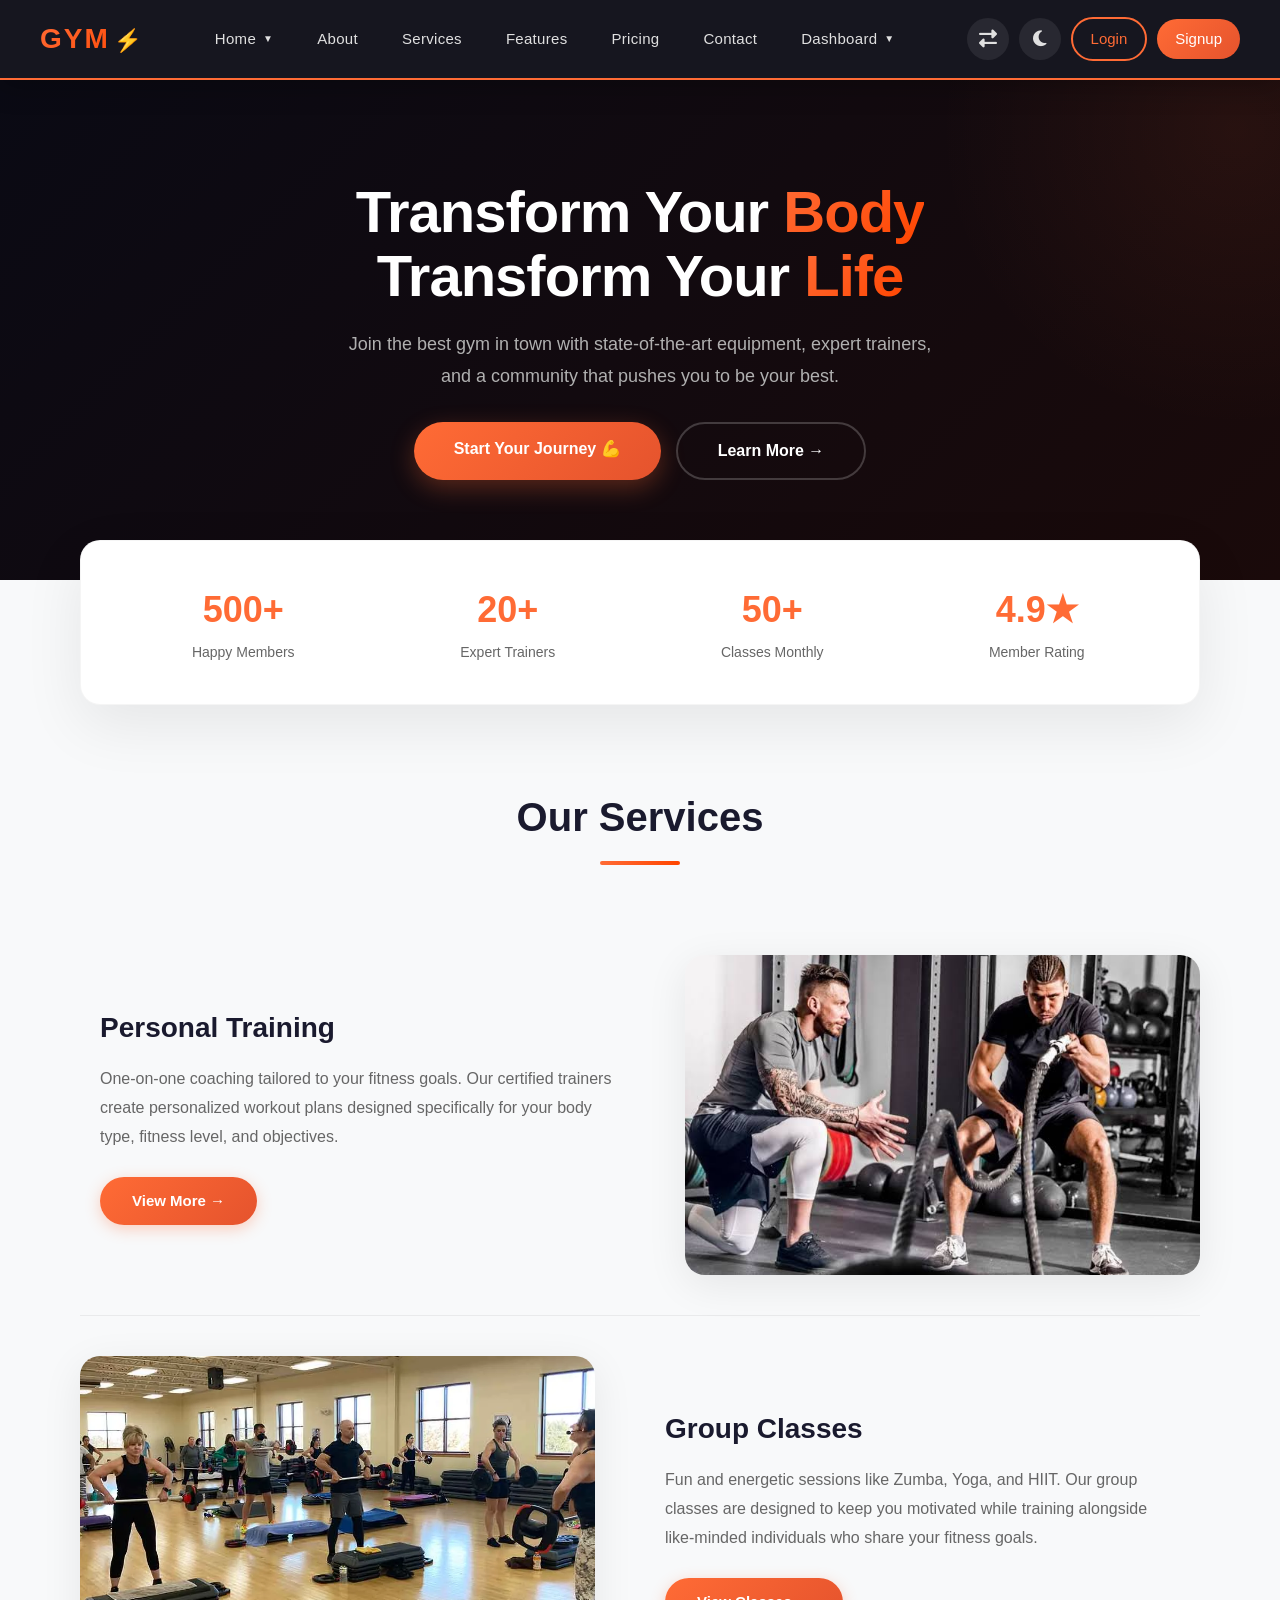
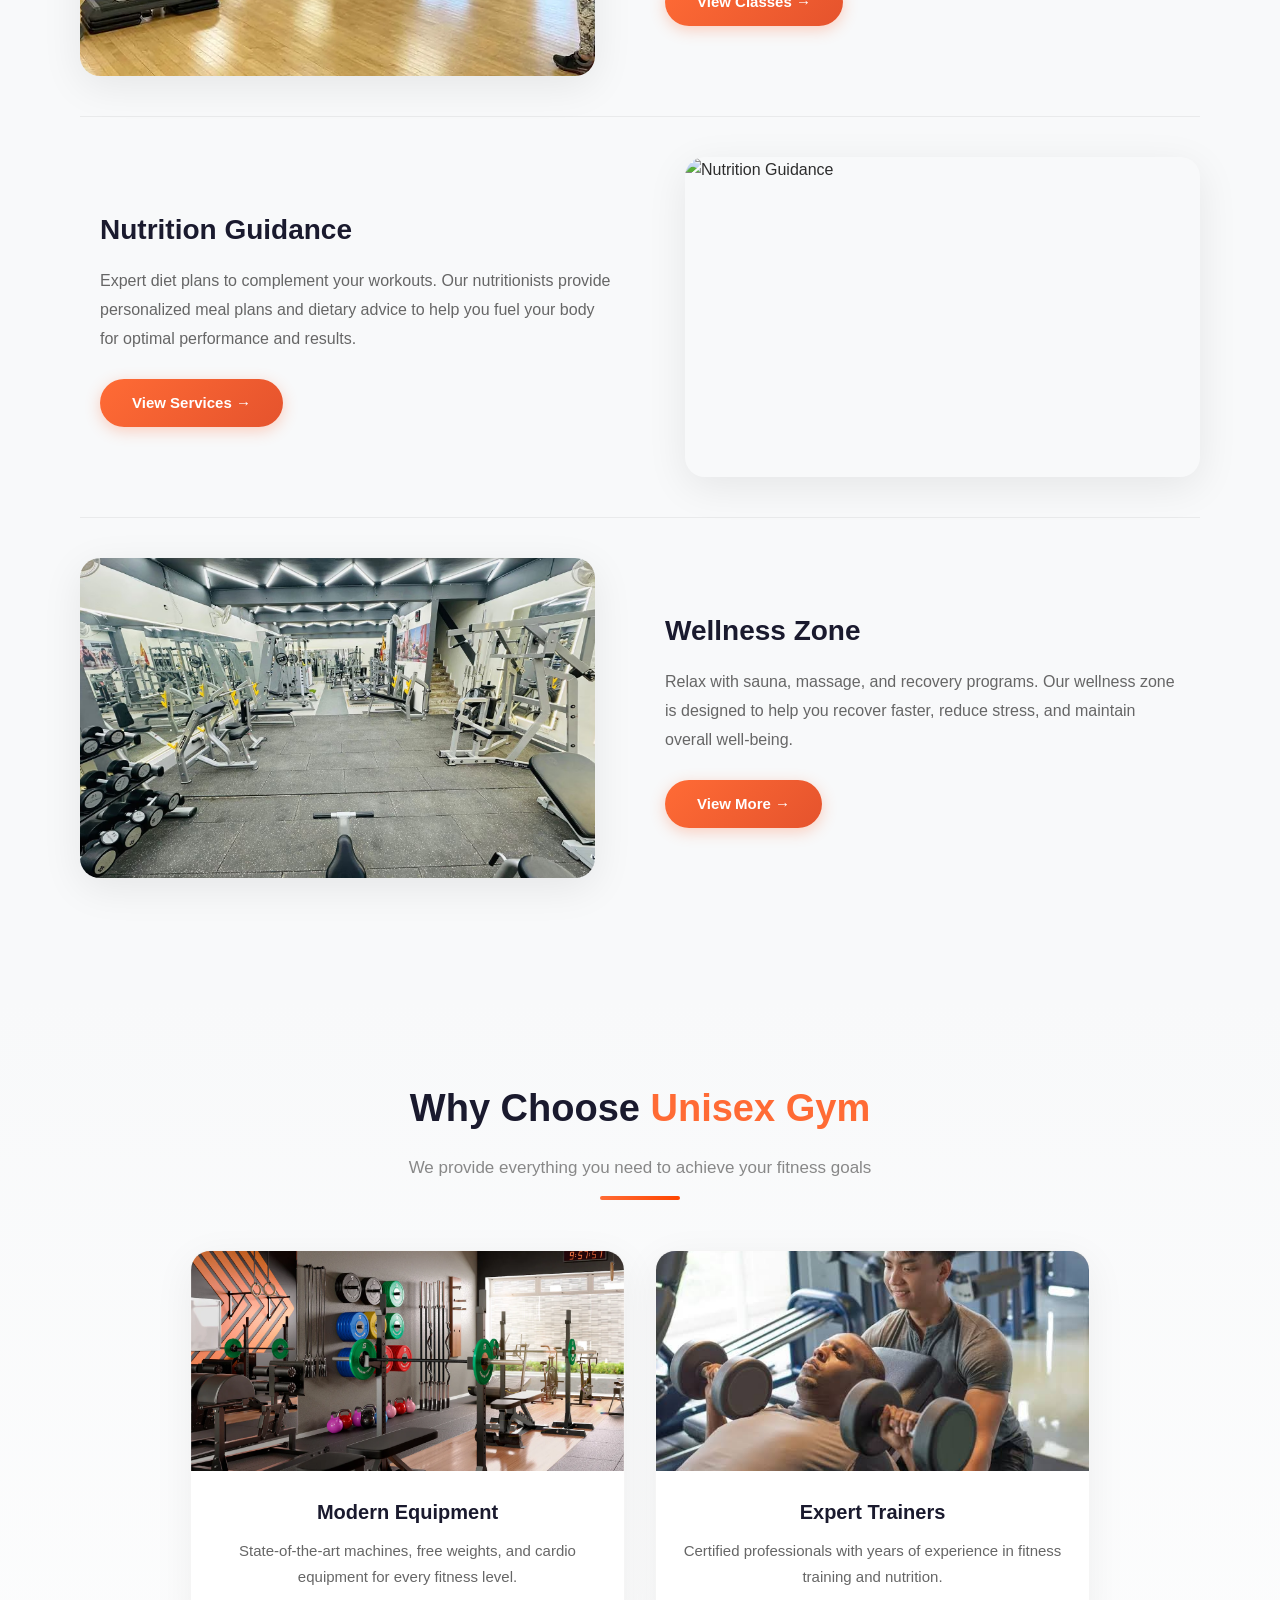
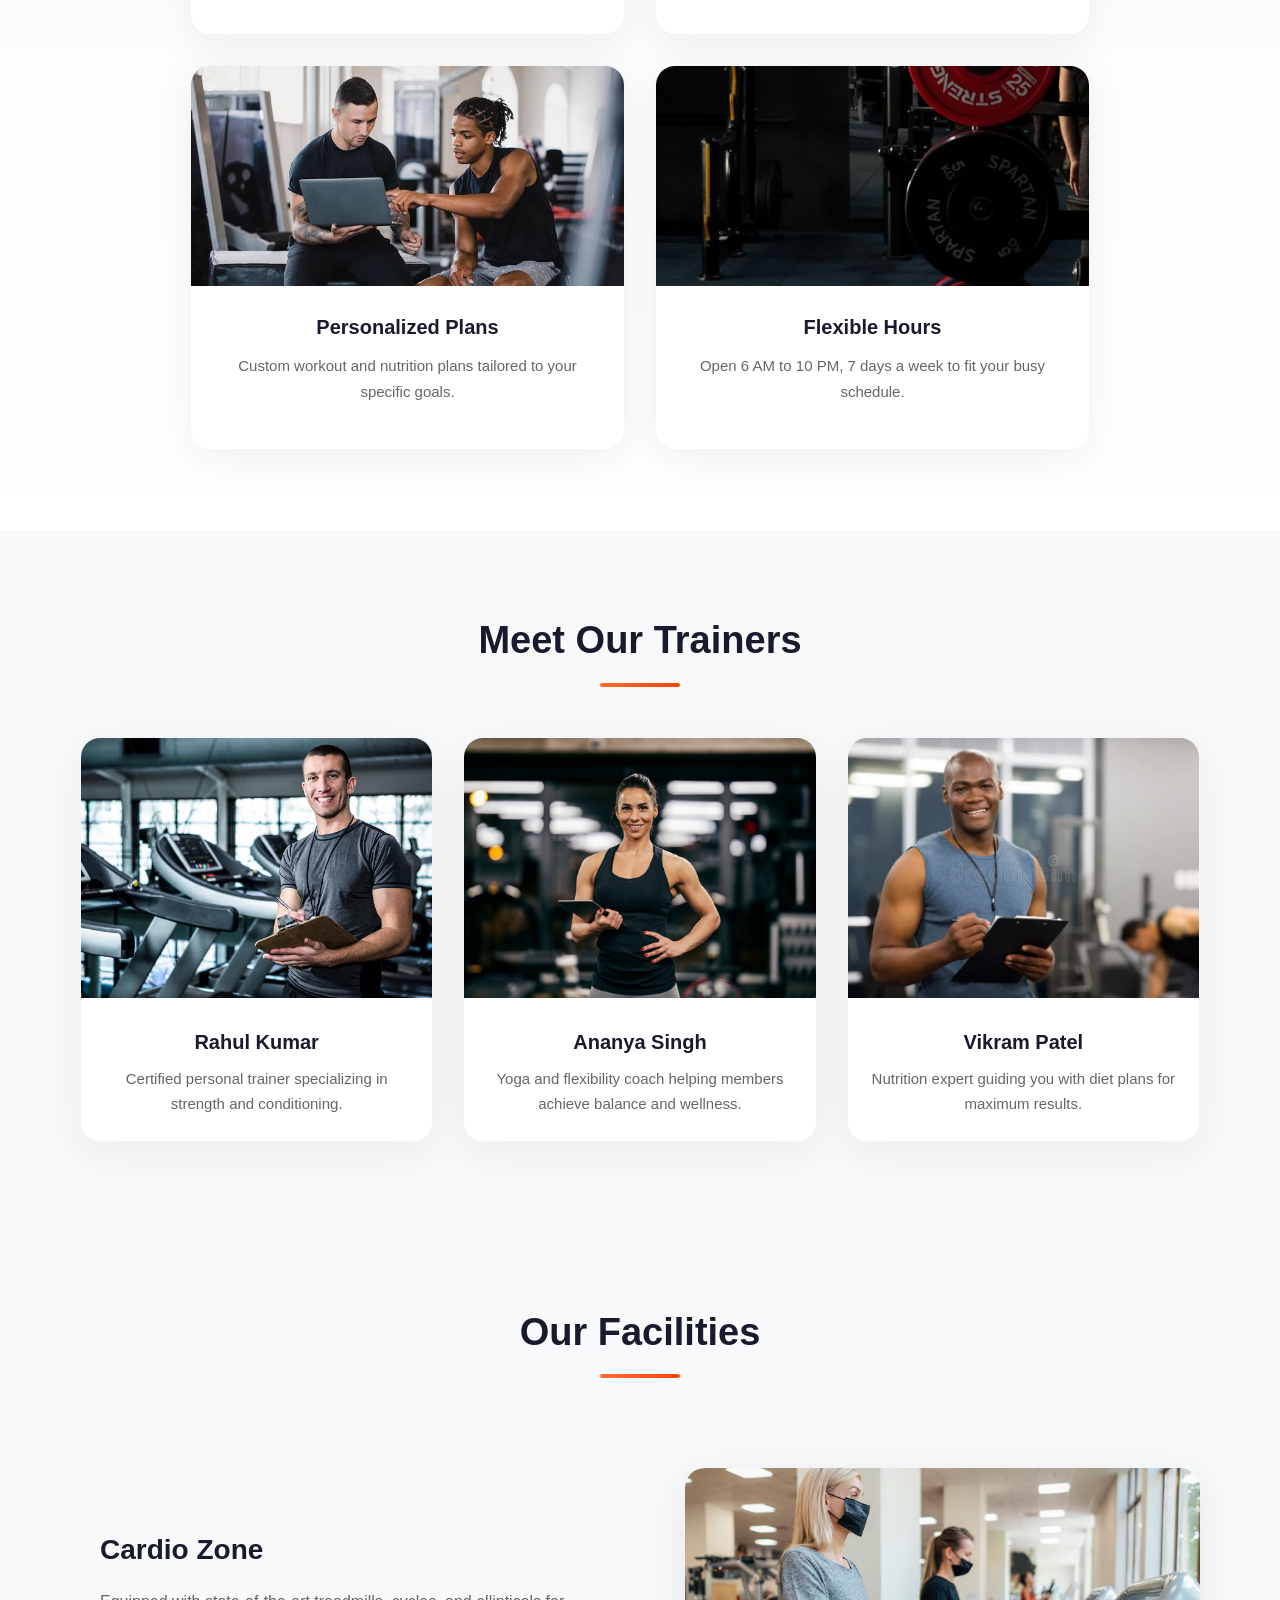
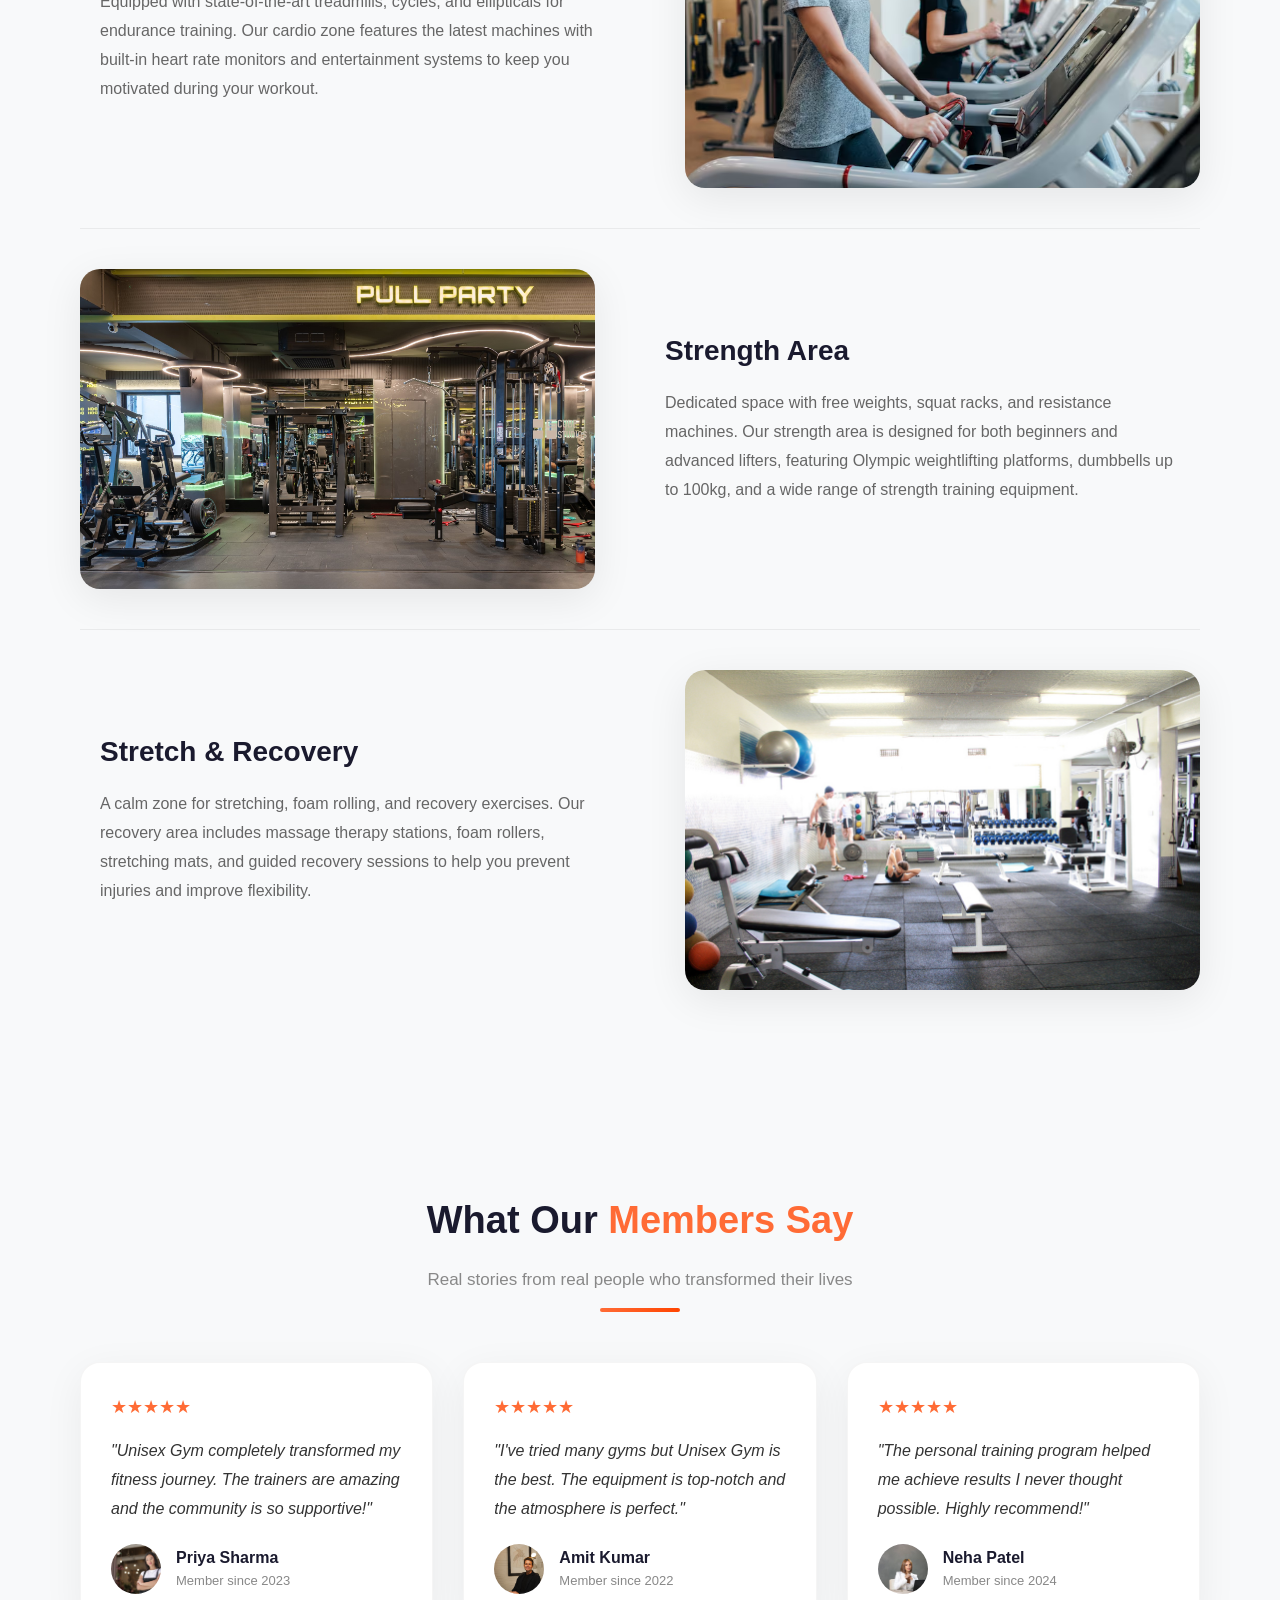
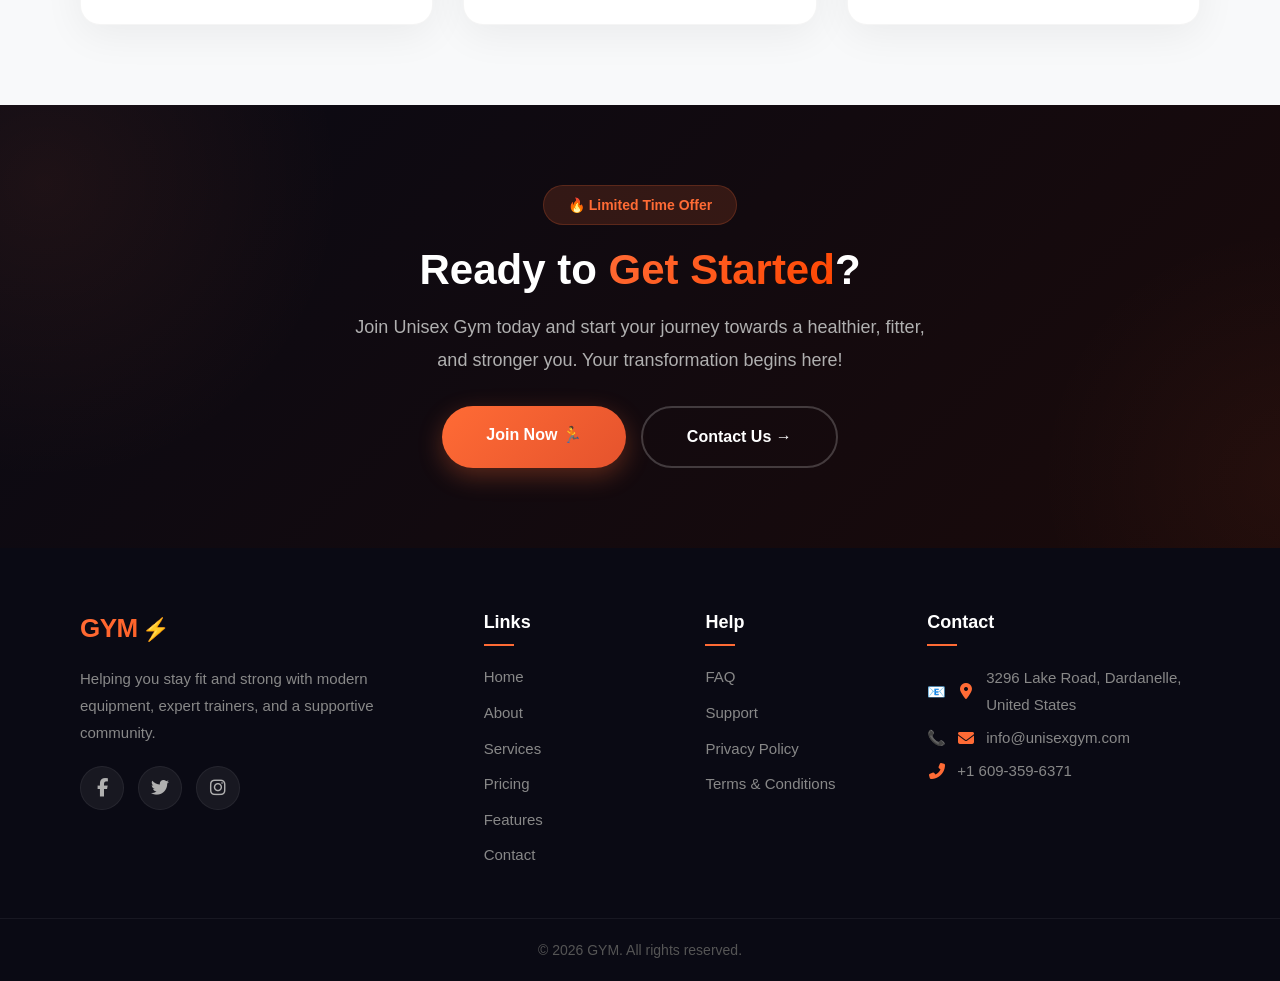
==== commit 933a9d63: "Update site content and pages" ====
--- a/index.html
+++ b/index.html
@@ -2546,7 +2546,7 @@
       <div class="stars">★★★★★</div>
       <blockquote>"Unisex Gym completely transformed my fitness journey. The trainers are amazing and the community is so supportive!"</blockquote>
       <div class="author">
-        <img src="images/member1.jpg" alt="Member">
+        <img src="images/team 1.jpg" alt="Member">
         <div class="content">
           <h4>Priya Sharma</h4>
           <p>Member since 2023</p>
@@ -2557,7 +2557,7 @@
       <div class="stars">★★★★★</div>
       <blockquote>"I've tried many gyms but Unisex Gym is the best. The equipment is top-notch and the atmosphere is perfect."</blockquote>
       <div class="author">
-        <img src="images/member2.jpg" alt="Member">
+        <img src="images/team 2.jpg" alt="Member">
         <div class="content">
           <h4>Amit Kumar</h4>
           <p>Member since 2022</p>
@@ -2568,7 +2568,7 @@
       <div class="stars">★★★★★</div>
       <blockquote>"The personal training program helped me achieve results I never thought possible. Highly recommend!"</blockquote>
       <div class="author">
-        <img src="images/member3.jpg" alt="Member">
+        <img src="images/team 3.jpg" alt="Member">
         <div class="content">
           <h4>Neha Patel</h4>
           <p>Member since 2024</p>
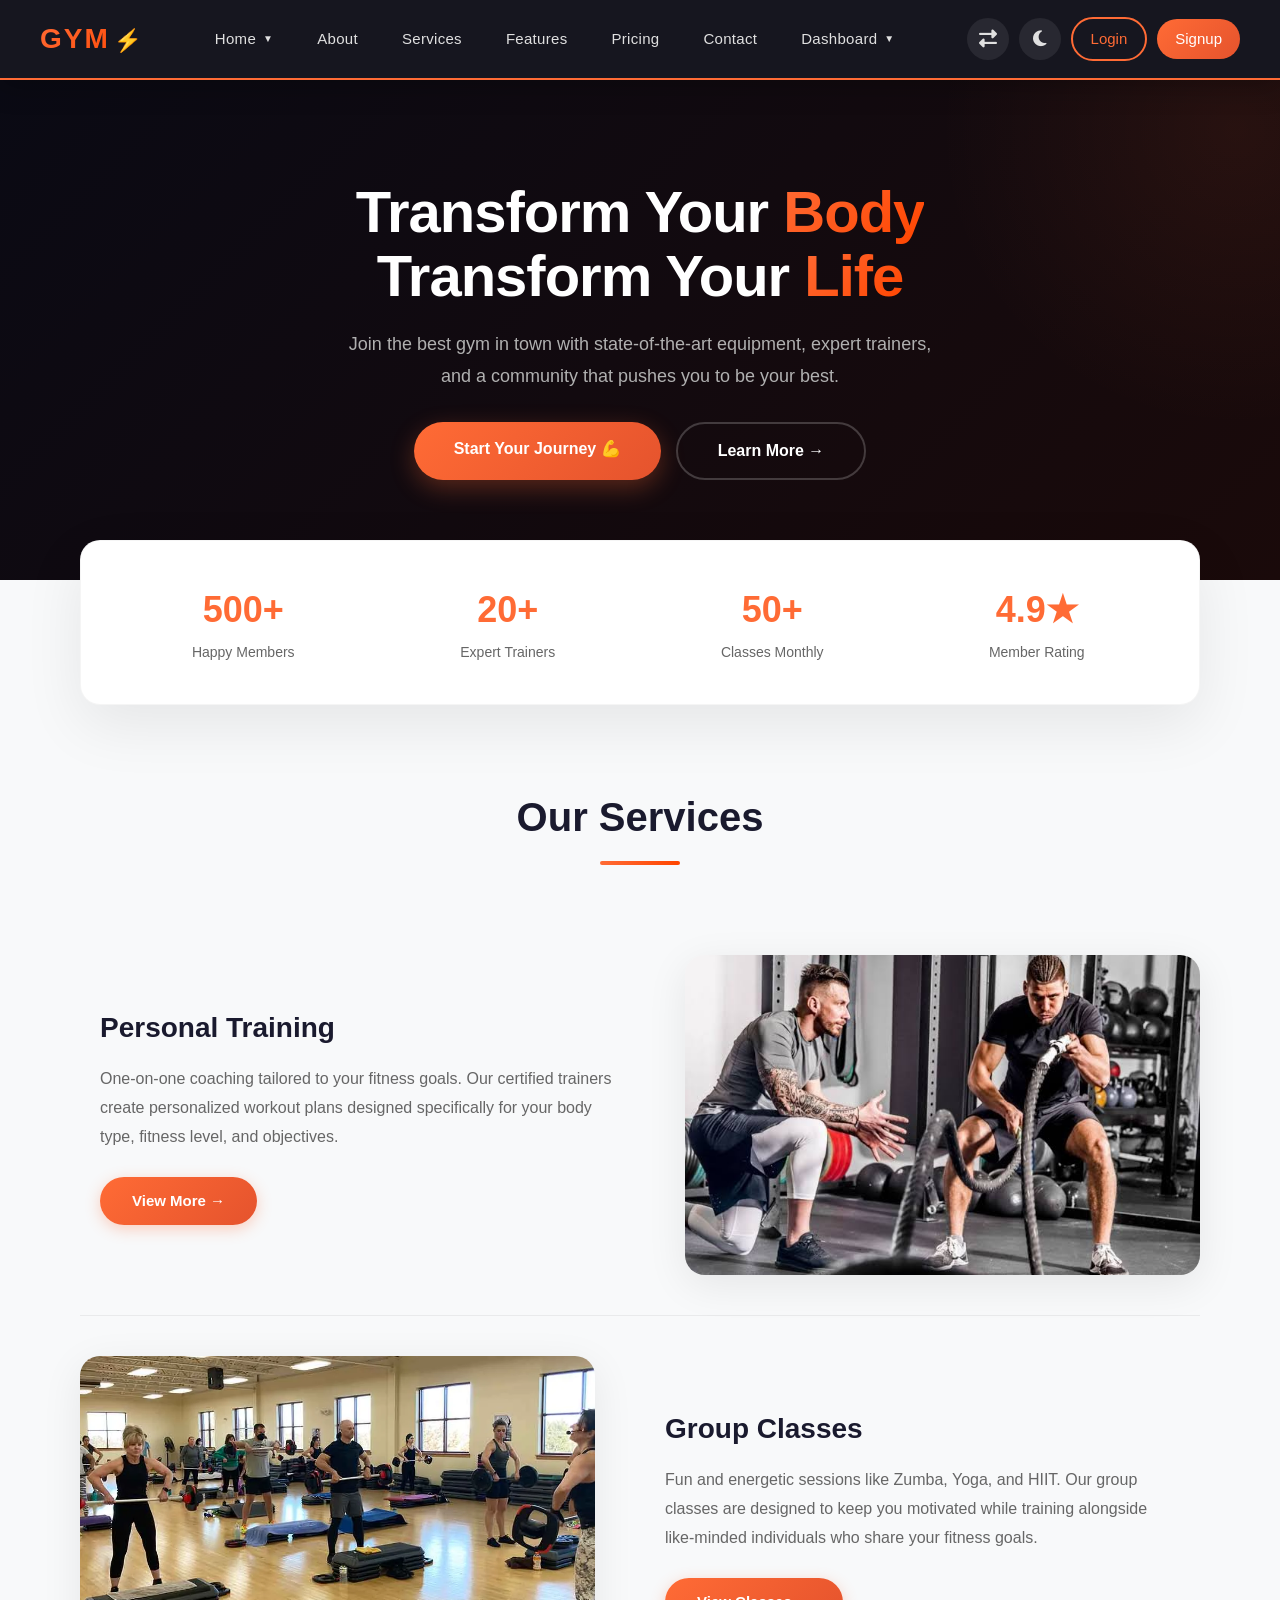
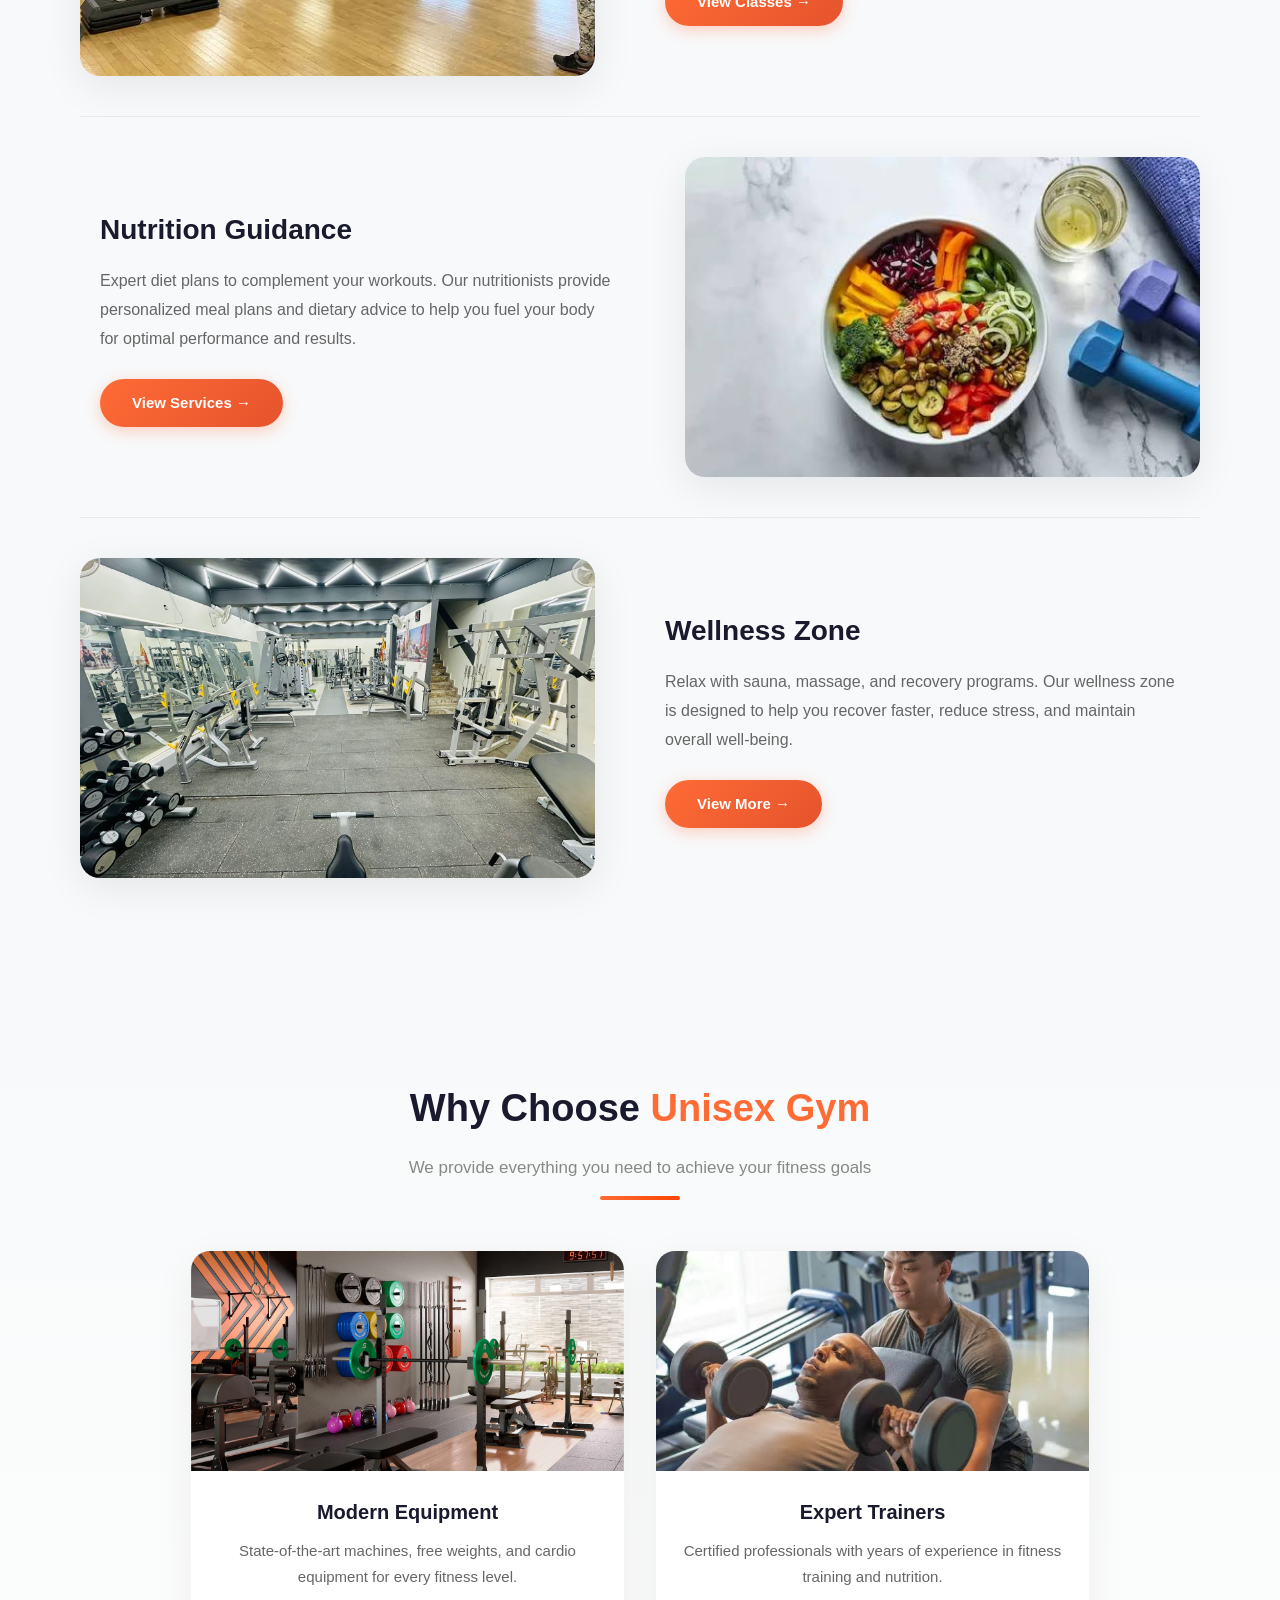
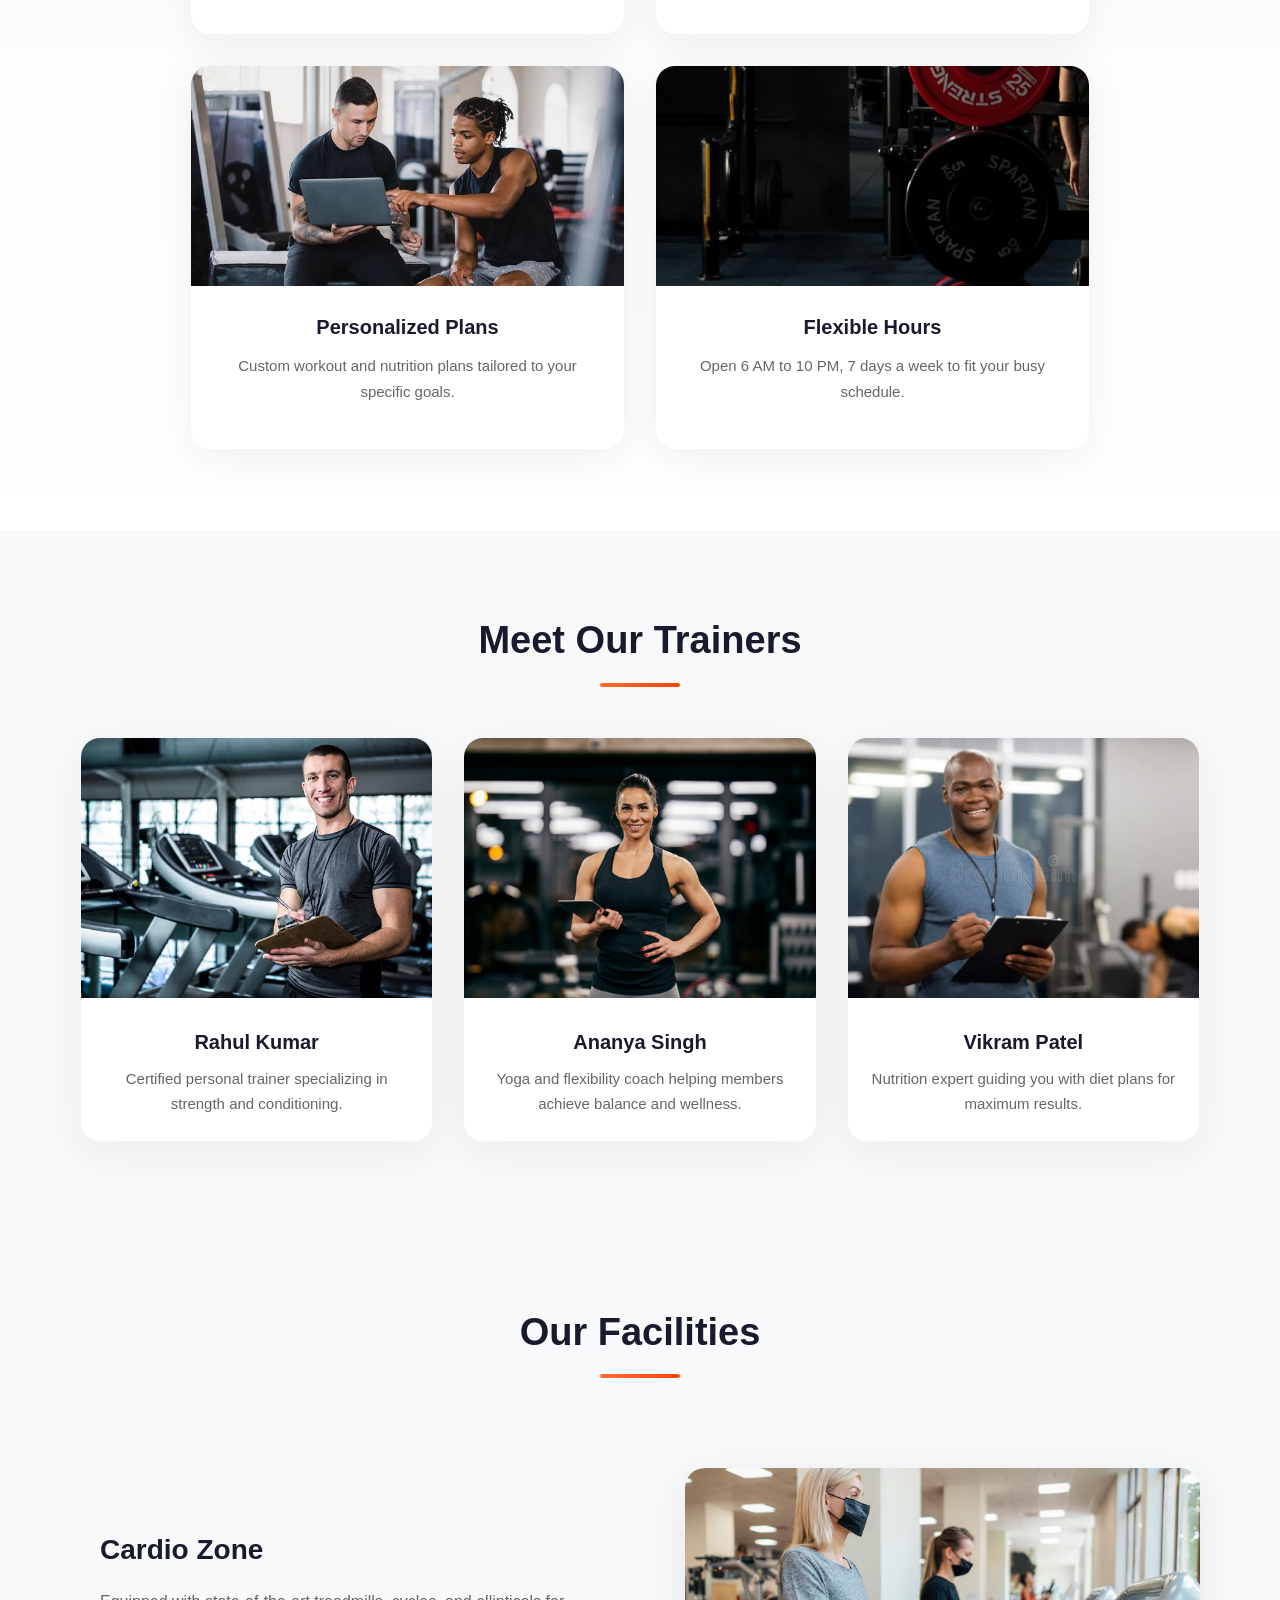
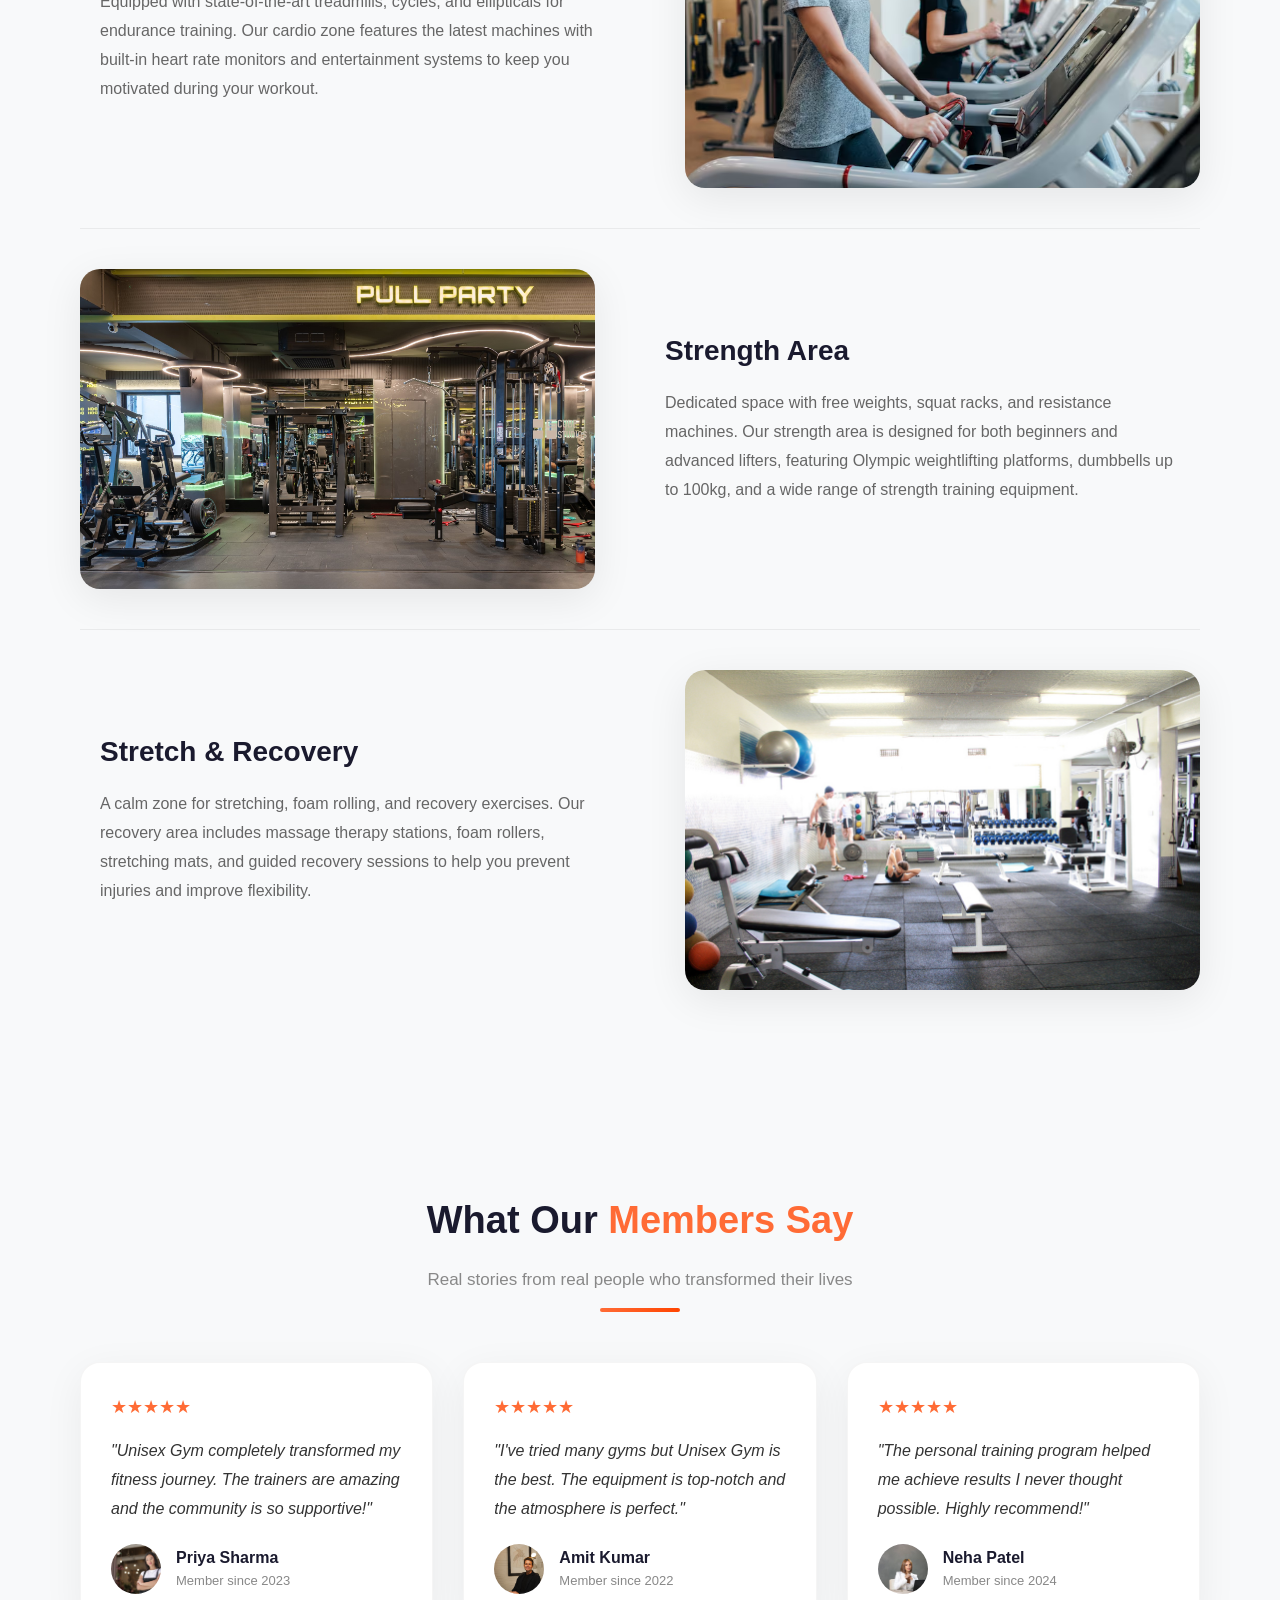
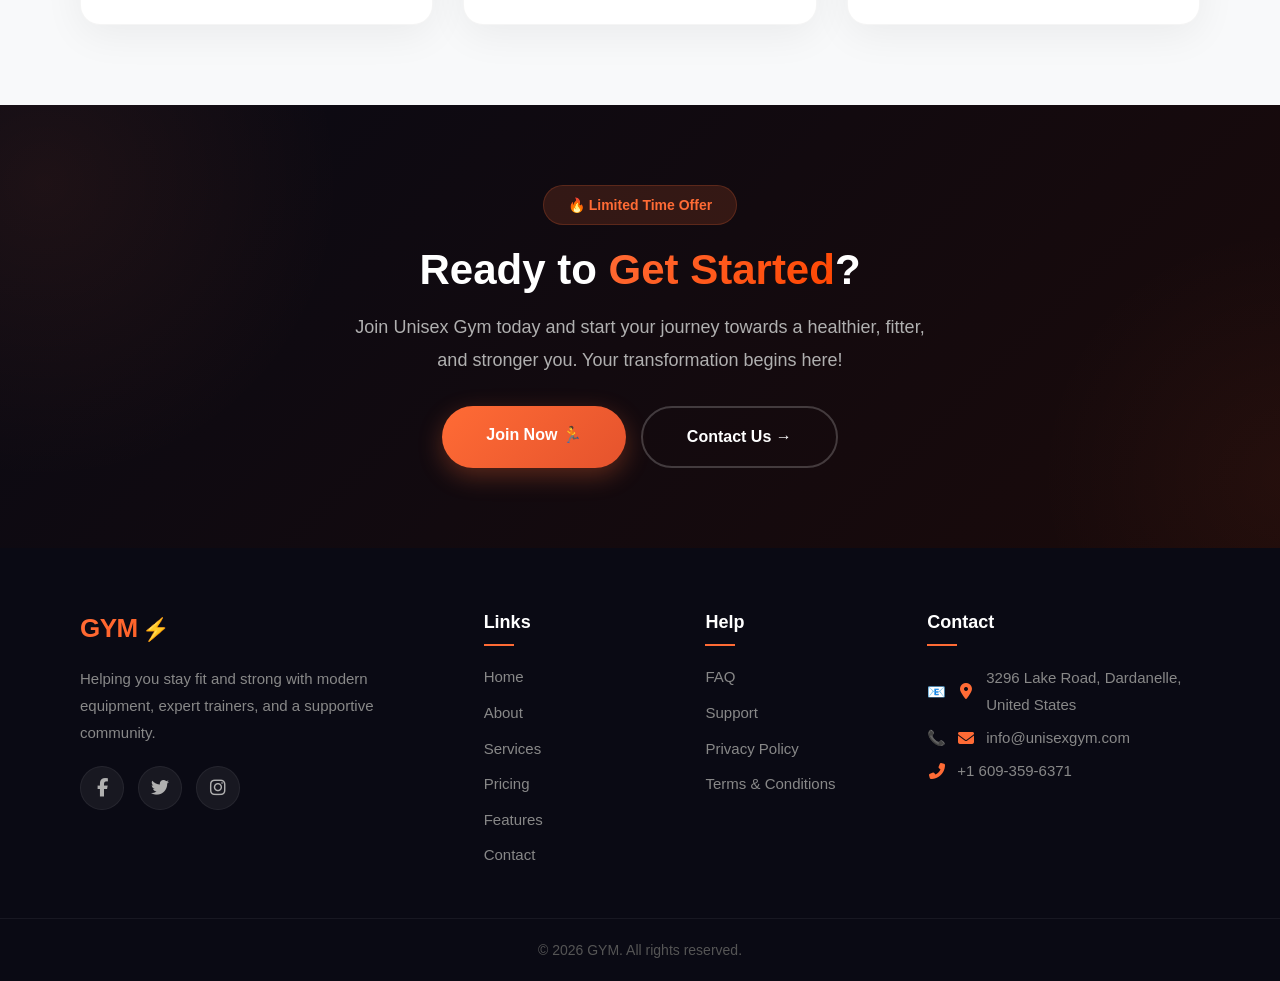
==== commit 713f3f8c: "Update site content and pages" ====
--- a/index.html
+++ b/index.html
@@ -2408,7 +2408,7 @@
       <a href="services.html" class="btn-service">View Services →</a>
     </div>
     <div class="service-image">
-      <img src="images/nutrition.jpg" alt="Nutrition Guidance">
+      <img src="images\Nutrition.jpg" alt="Nutrition Guidance">
     </div>
   </div>
 
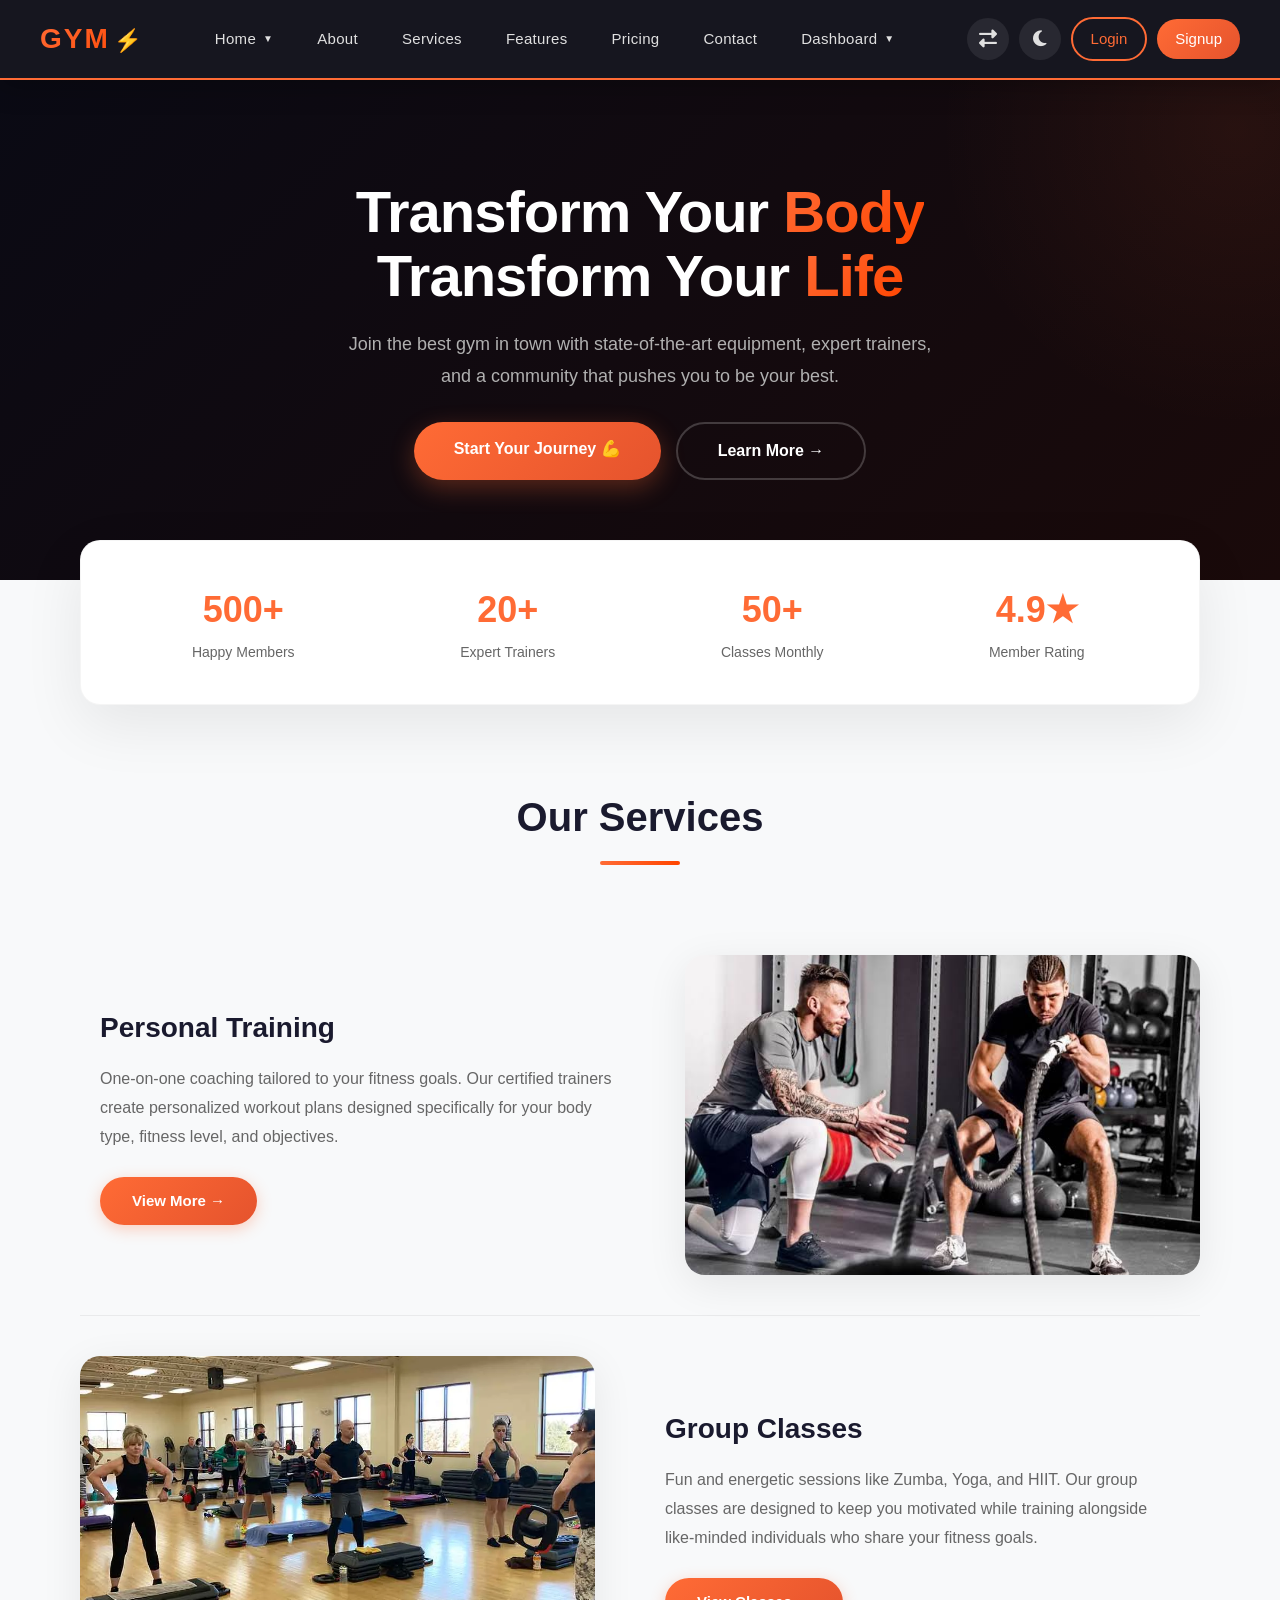
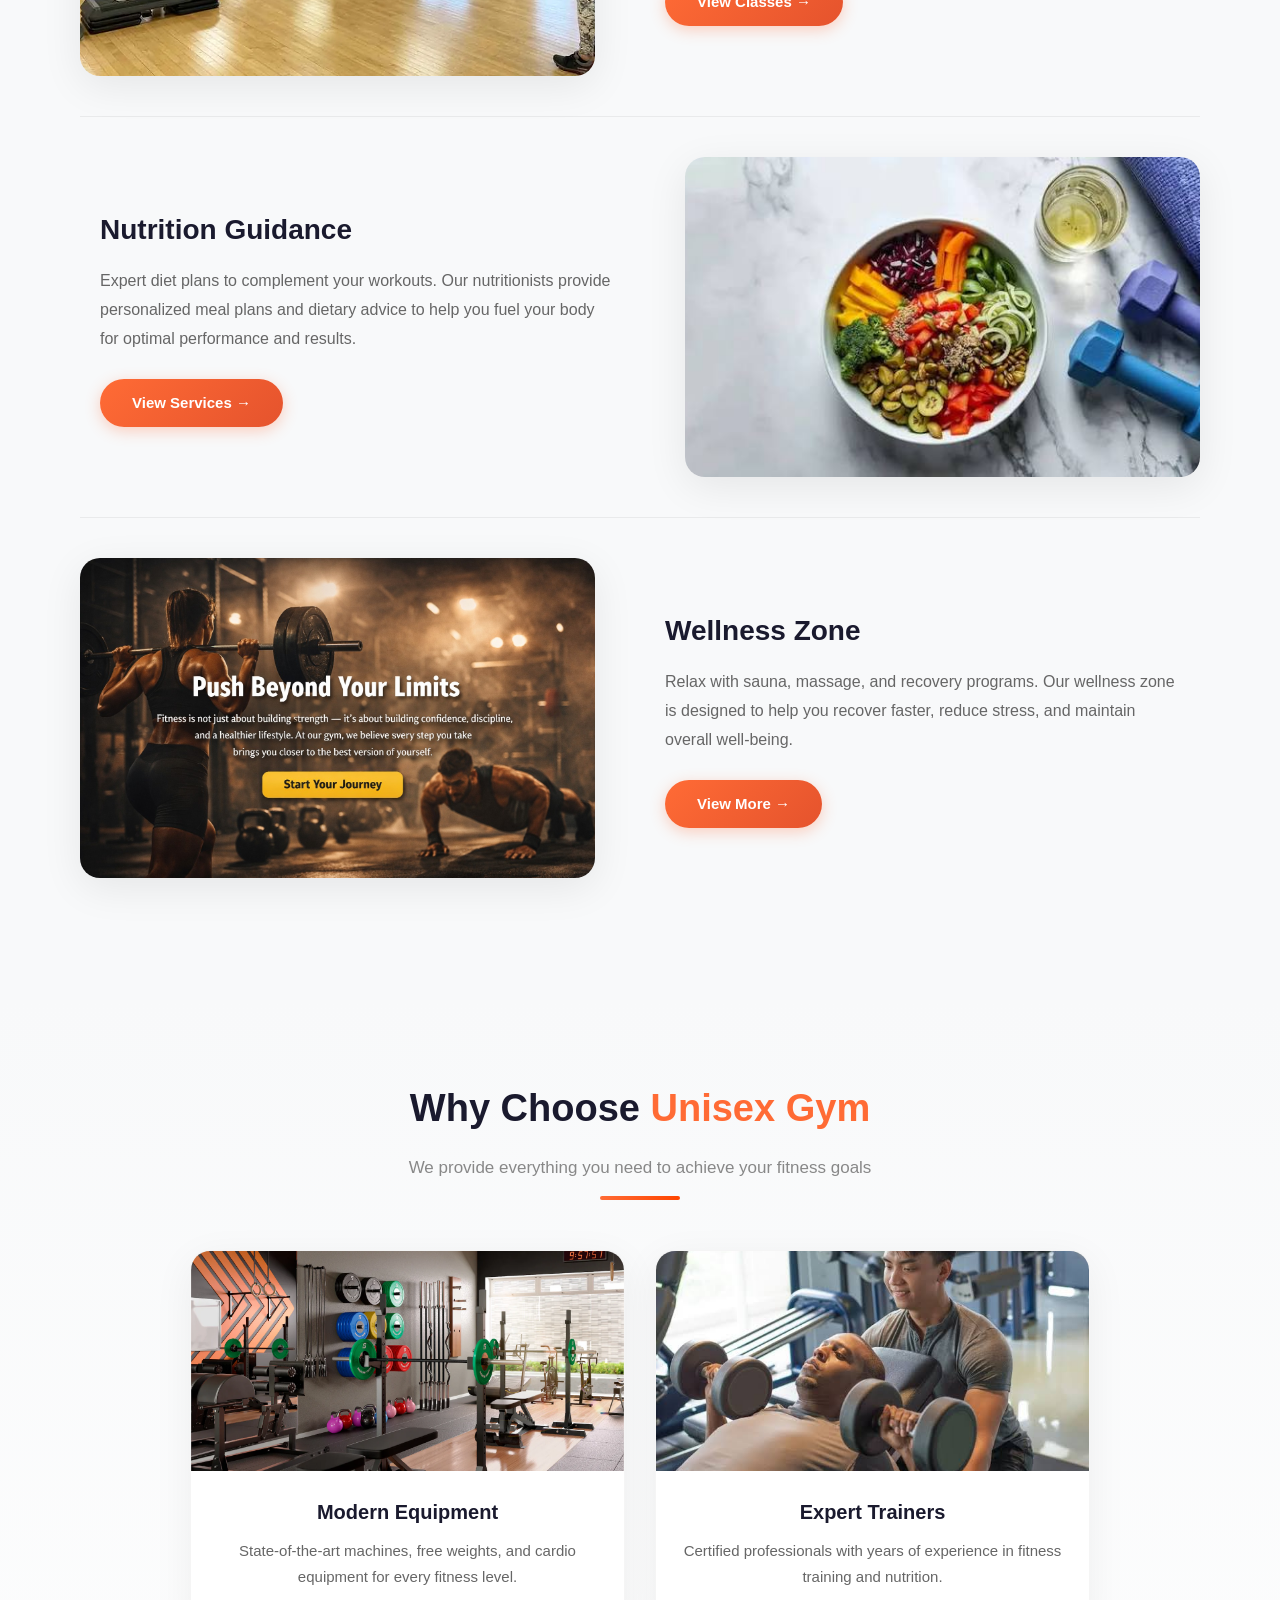
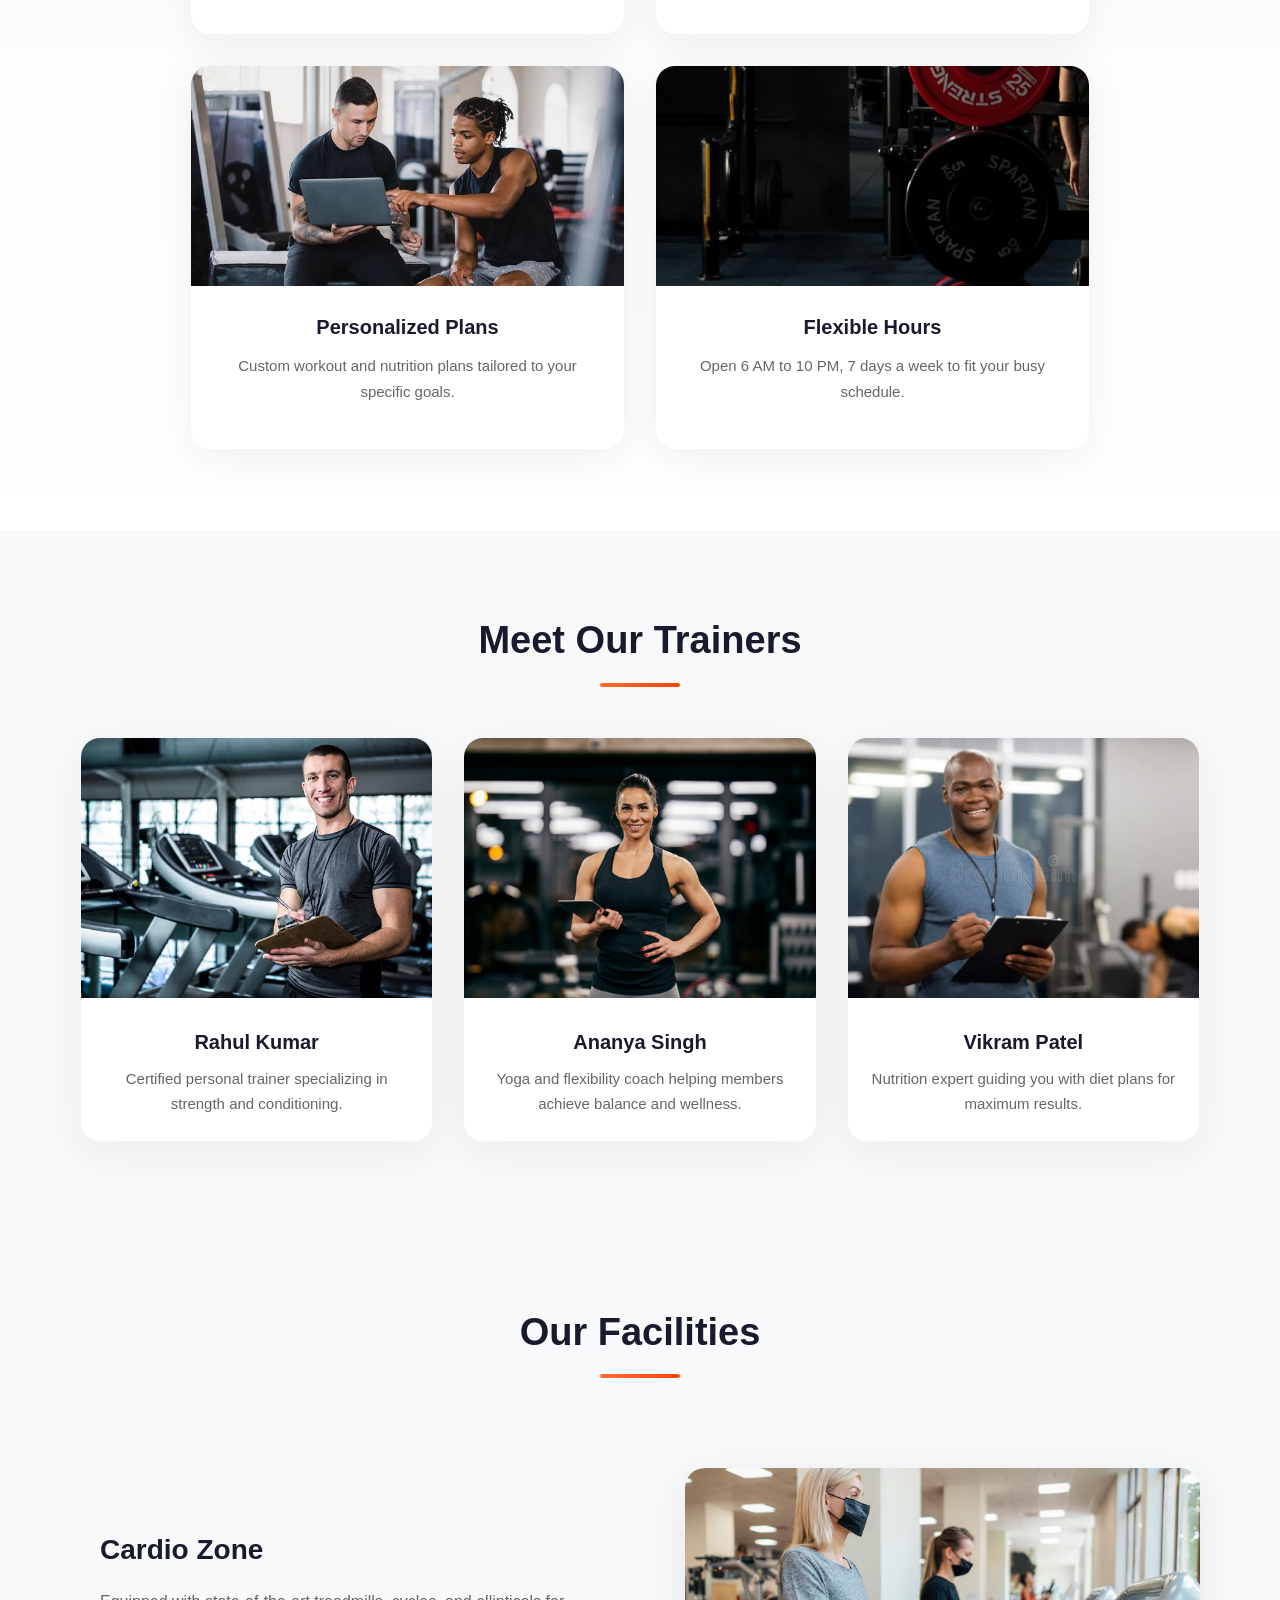
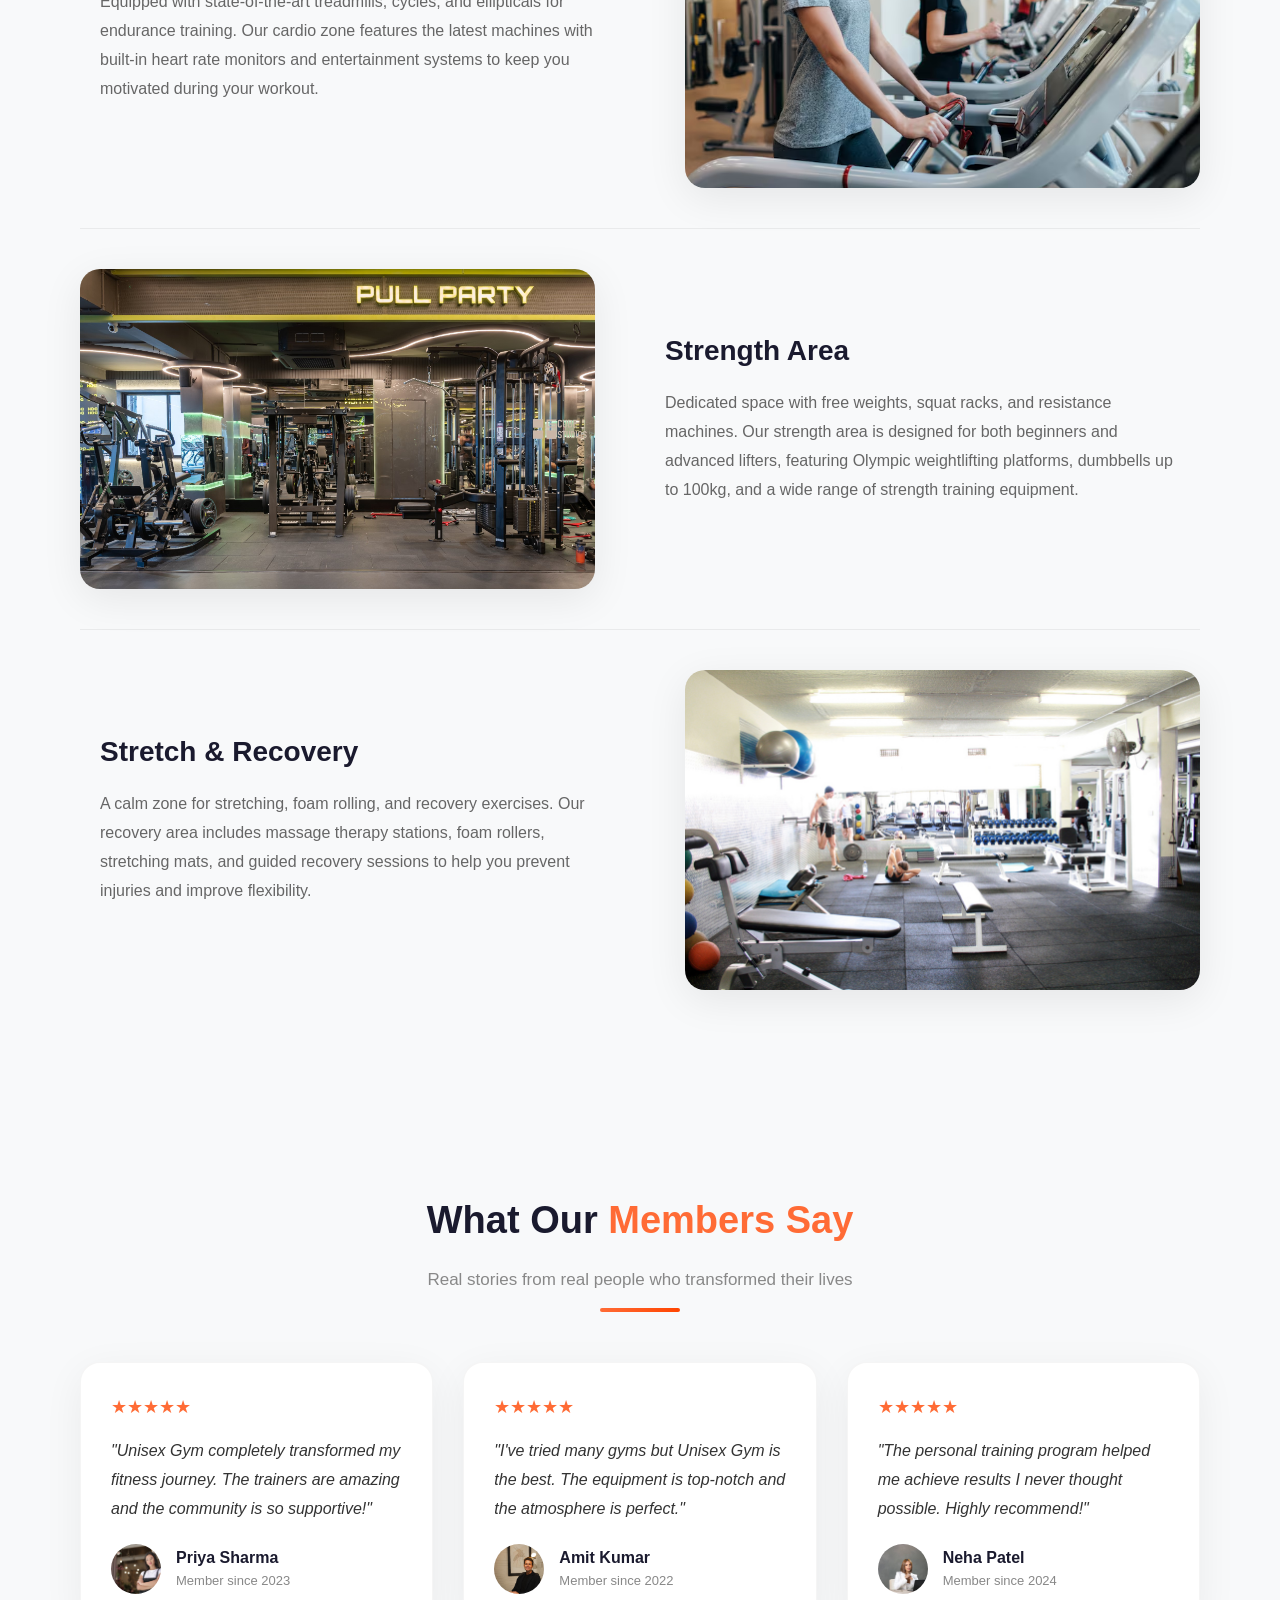
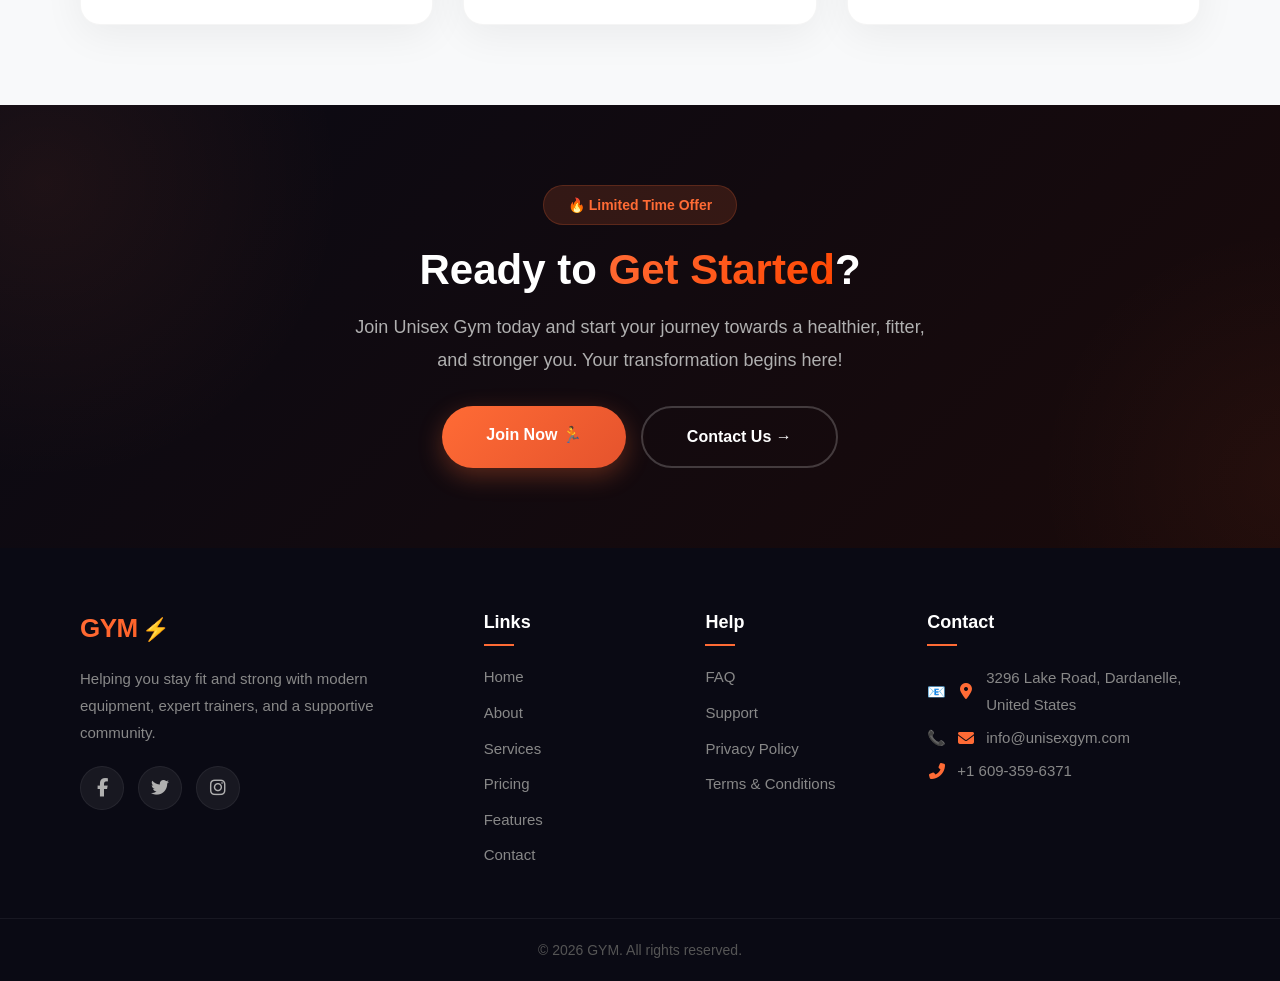
==== commit c3fc868c: "Update site content and pages" ====
--- a/index.html
+++ b/index.html
@@ -2419,7 +2419,7 @@
       <a href="services.html" class="btn-service">View More →</a>
     </div>
     <div class="service-image">
-      <img src="images/wellness.jpg" alt="Wellness Zone">
+      <img src="images\motivation-bg.jpg" alt="Wellness Zone">
     </div>
   </div>
 </section>
